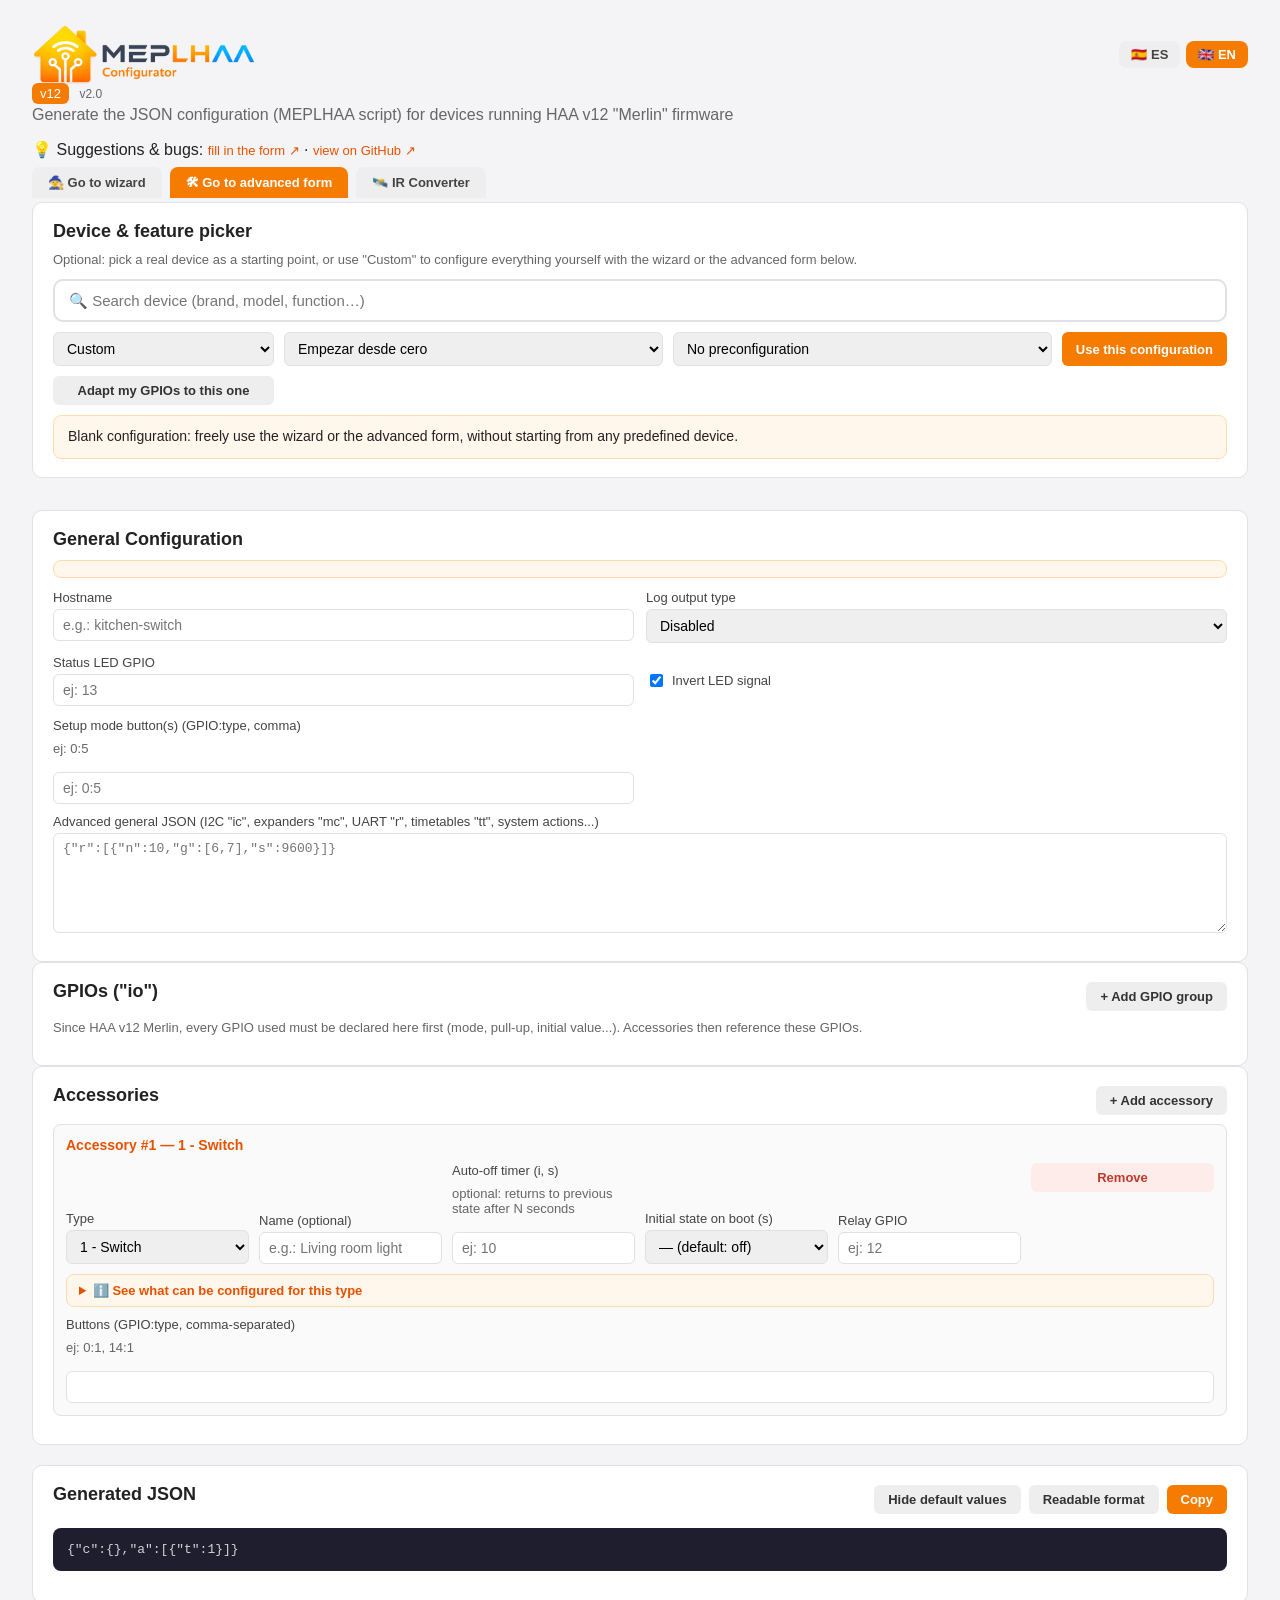
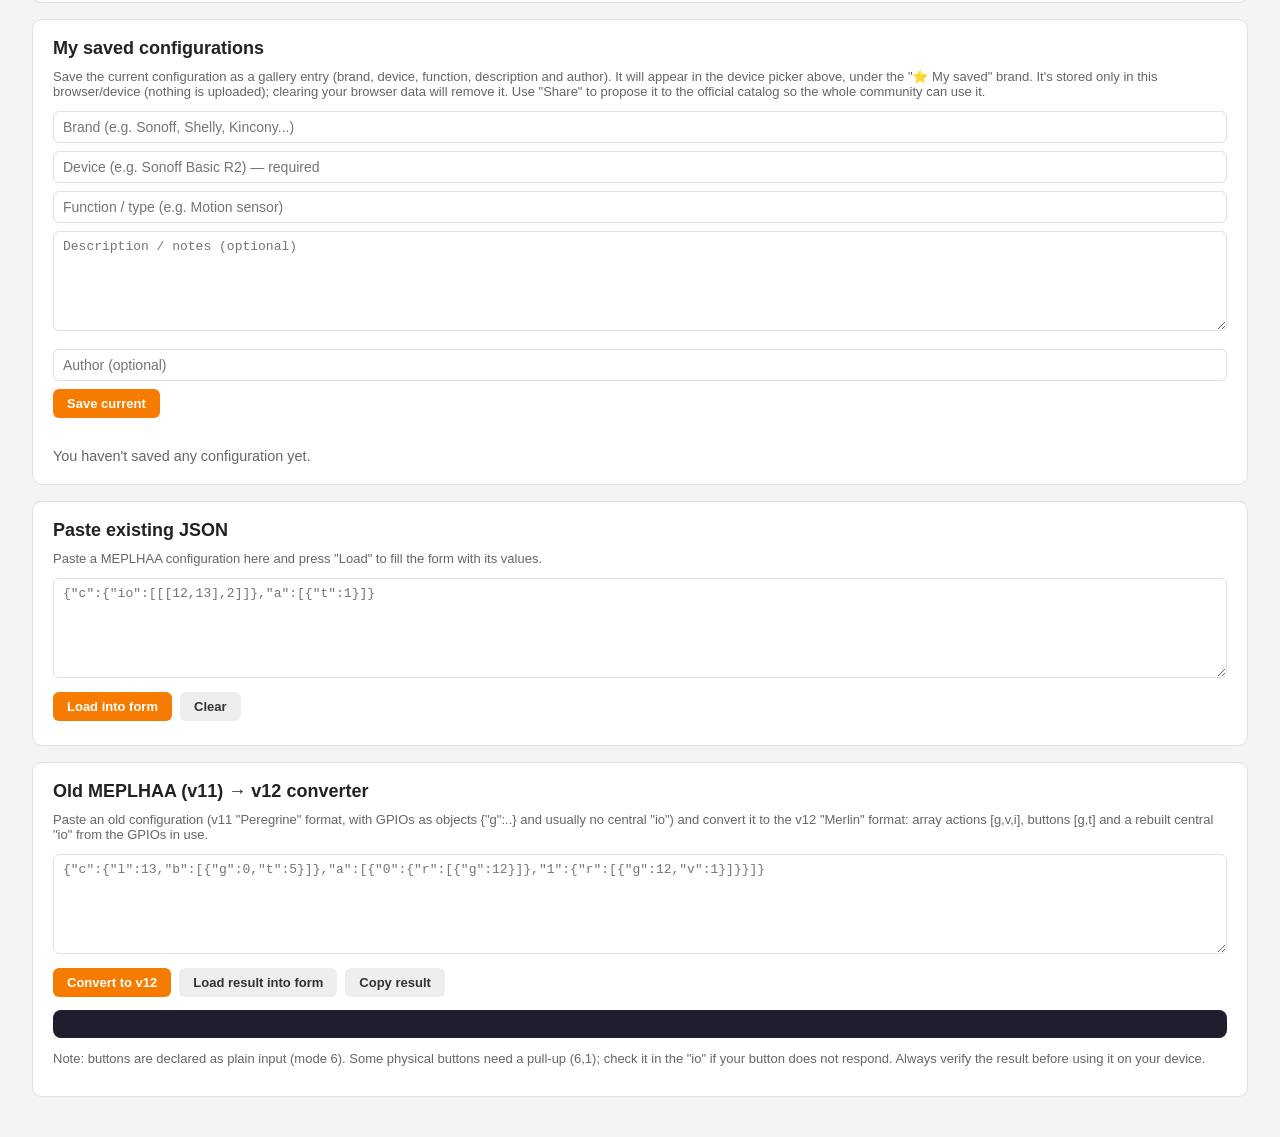
==== index.html @ 9578b861 "v2.0: adaptar GPIOs de un JSON pegado a otro dispositivo (remapeo revisable) Nuevo boton 'Adaptar mi" ====
<!DOCTYPE html>
<html lang="es">
<head>
<meta charset="UTF-8">
<meta name="viewport" content="width=device-width, initial-scale=1.0">
<!-- Anti-caché: fuerza al navegador a revalidar el index (los .js/.css se
     versionan con ?v=N). Evita quedarse con una versión antigua tras actualizar. -->
<meta http-equiv="Cache-Control" content="no-cache, no-store, must-revalidate">
<meta http-equiv="Pragma" content="no-cache">
<meta http-equiv="Expires" content="0">
<title>Configurador MEPLHAA</title>
<link rel="icon" type="image/svg+xml" href="favicon.svg?v=2">
<link rel="stylesheet" href="style.css?v=29">
</head>
<body>
<header>
  <div class="header-row">
    <div class="title-group">
      <img src="logo-meplhaa.png?v=1" alt="MEPLHAA Configurator" class="app-logo-full">
      <h1 data-i18n="appTitle" class="sr-only">Configurador MEPLHAA</h1>
    </div>
    <div class="lang-toggle">
      <button id="lang-es" class="lang-btn">🇪🇸 ES</button>
      <button id="lang-en" class="lang-btn">🇬🇧 EN</button>
    </div>
  </div>
  <span class="badge">v12</span>
  <span class="app-version-badge">v2.0</span>
  <p class="subtitle" data-i18n="appSubtitle">Genera la configuración JSON (script MEPLHAA) para dispositivos con firmware HAA v12 "Merlin"</p>
  <p class="github-link">💡 <span data-i18n="feedbackIntro">Sugerencias y errores:</span> <a href="https://docs.google.com/forms/d/e/1FAIpQLSfO5kJFTOnqMvyDNCk1mXBWeOM2BfvpMesBLq3p9S3YpGg-xA/viewform" target="_blank" rel="noopener"><span data-i18n="feedbackForm">rellenar formulario</span> ↗</a> · <a href="https://github.com/haaconfig/meplhaa-configurator" target="_blank" rel="noopener"><span data-i18n="feedbackGithub">ver en GitHub</span> ↗</a></p>
</header>

<div class="mode-toggle">
  <button id="mode-wizard" class="mode-btn" data-i18n="modeWizard">🧙 Ir al asistente</button>
  <button id="mode-advanced" class="mode-btn" data-i18n="modeAdvanced">🛠 Ir al formulario avanzado</button>
  <button id="mode-ir" class="mode-btn" data-i18n="modeIr">🛰️ Conversor IR</button>
</div>

<div class="device-picker card">
  <h2 data-i18n="devicePickerTitle">Selector de dispositivos y funciones</h2>
  <p class="hint" data-i18n="devicePickerHint">Elige el fabricante, el modelo y el ejemplo/función concreta, y pulsa "Usar esta configuración" para cargarla en el formulario.</p>
  <div class="device-search-wrap">
    <input type="text" id="device-search" autocomplete="off" data-i18n-placeholder="deviceSearchPlaceholder" placeholder="🔍 Buscar dispositivo (marca, modelo, función…)">
    <button type="button" id="device-search-clear" class="device-search-clear" aria-label="Limpiar" hidden>✕</button>
    <div id="device-search-results" class="device-search-results" hidden></div>
  </div>
  <div class="device-picker-row">
    <select id="device-category"></select>
    <select id="device-model"></select>
    <select id="device-example"></select>
    <button class="btn-primary" id="btn-use-device" data-i18n="useDeviceBtn">Usar esta configuración</button>
    <button class="btn-secondary" id="btn-adapt-device" data-i18n="adaptDeviceBtn" data-i18n-title="adaptDeviceHint" title="Tras pegar tu JSON: adapta los GPIOs de tu config a este dispositivo (sin reemplazarla).">Adaptar mis GPIOs a este</button>
  </div>
  <div id="device-description" class="device-description-box"></div>
</div>

<div class="card" id="device-gpio-card" style="display:none">
  <h2 data-i18n="deviceGpioTitle">📟 GPIOs de este dispositivo</h2>
  <div id="device-gpio-body"></div>
</div>

<div class="card" id="gpio-remap-card" style="display:none">
  <h2 data-i18n="gpioRemapTitle">🔀 Adaptar GPIOs al dispositivo</h2>
  <div id="gpio-remap-body"></div>
</div>

<main class="layout">
  <section class="panel form-panel">

    <div id="wizard-panel" class="card">
      <div class="wizard-progress" id="wizard-progress"></div>
      <div id="wizard-step-content"></div>
      <div class="wizard-nav" id="wizard-nav">
        <button id="wizard-back" class="btn-secondary" data-i18n="backBtn">Atrás</button>
        <button id="wizard-next" class="btn-primary" data-i18n="nextBtn">Siguiente</button>
      </div>
    </div>

    <div id="advanced-form">

    <div class="card">
      <h2 data-i18n="generalConfigTitle">Configuración General</h2>
      <div id="device-hint-box" class="device-hint-box"></div>
      <div class="grid2">
        <label data-i18n="hostnameLabel">Nombre de host (hostname)
          <input type="text" id="gen-hostname" data-i18n-placeholder="hostnamePlaceholder" placeholder="ej: cocina-interruptor">
        </label>
        <label data-i18n="logTypeLabel">Tipo de salida de log
          <select id="gen-log">
            <option value="0" data-i18n="logOff">Desactivado</option>
            <option value="1">UART0</option>
            <option value="2">UART1</option>
            <option value="3">UART2 (ESP32)</option>
            <option value="4">Network</option>
            <option value="5">UART0 + Network</option>
            <option value="6">UART1 + Network</option>
            <option value="7">UART2 + Network (ESP32)</option>
            <option value="8">Network + buffer</option>
            <option value="9">UART0 + Network + buffer</option>
            <option value="10">UART1 + Network + buffer</option>
            <option value="11">UART2 + Network + buffer (ESP32)</option>
          </select>
        </label>
        <label data-i18n="ledGpioLabel">GPIO del LED de estado
          <input type="number" id="gen-led-gpio" placeholder="ej: 13">
        </label>
        <label class="checkbox-label"><input type="checkbox" id="gen-led-invert" checked> <span data-i18n="ledInvertLabel">Invertir señal del LED</span></label>
        <label data-i18n="setupButtonsLabel">Botón(es) de modo configuración (GPIO:tipo, coma) <span class="hint">ej: 0:5</span>
          <input type="text" id="gen-setup-buttons" placeholder="ej: 0:5">
        </label>
      </div>
      <label style="margin-top:10px" data-i18n="rawExtraGeneralLabel">JSON avanzado general (I2C "ic", expansores "mc", UART "r", horarios "tt", acciones de sistema...)
        <textarea id="gen-raw-extra" placeholder='{"r":[{"n":10,"g":[6,7],"s":9600}]}'></textarea>
      </label>
    </div>

    <div class="card">
      <div class="card-header">
        <h2 data-i18n="ioTitle">GPIOs ("io")</h2>
        <button class="btn-secondary" id="btn-add-io" data-i18n="addIoBtn">+ Añadir grupo GPIO</button>
      </div>
      <p class="hint" data-i18n="ioHint">Desde HAA v12 Merlin, cada GPIO usado debe declararse aquí primero (modo, pull-up, valor inicial...). Los accesorios luego referencian estos GPIOs.</p>
      <div id="io-list"></div>
    </div>

    <div class="card">
      <div class="card-header">
        <h2 data-i18n="accessoriesTitle">Accesorios</h2>
        <button class="btn-secondary" id="btn-add-accessory" data-i18n="addAccessoryBtn">+ Añadir accesorio</button>
      </div>
      <div id="accessory-list"></div>
    </div>

    </div>

  </section>

  <section class="panel json-panel">
    <div class="card">
      <div class="card-header">
        <h2 data-i18n="jsonOutputTitle">JSON generado</h2>
        <div class="btn-row">
          <button class="btn-secondary" id="btn-simplify" data-i18n="hideDefaultsBtn">Ocultar valores por defecto</button>
          <button class="btn-secondary" id="btn-oneline" data-i18n="oneLineBtn">Una sola línea</button>
          <button class="btn-primary" id="btn-copy" data-i18n="copyBtn">Copiar</button>
        </div>
      </div>
      <pre id="json-output" class="json-output"></pre>
      <div id="warnings" class="warnings"></div>
    </div>

    <div class="card">
      <h2 data-i18n="savedTitle">Mis configuraciones guardadas</h2>
      <p class="hint" data-i18n="savedHint">Guarda la configuración actual con un nombre en este navegador y recupérala cuando quieras. Se guarda solo en tu dispositivo (no se sube a ningún sitio); si borras los datos del navegador, se pierde.</p>
      <div class="saved-form">
        <input type="text" id="saved-marca" list="saved-marca-list" data-i18n-placeholder="savedMarcaPlaceholder" placeholder="Marca (ej: Sonoff, Shelly, Kincony...)" />
        <datalist id="saved-marca-list"></datalist>
        <input type="text" id="saved-dispositivo" list="saved-dispositivo-list" data-i18n-placeholder="savedDispositivoPlaceholder" placeholder="Dispositivo (ej: Sonoff Basic R2)" />
        <datalist id="saved-dispositivo-list"></datalist>
        <input type="text" id="saved-funcion" data-i18n-placeholder="savedFuncionPlaceholder" placeholder="Función / tipo (ej: Sensor de movimiento)" />
        <textarea id="saved-descripcion" rows="2" data-i18n-placeholder="savedDescripcionPlaceholder" placeholder="Descripción (opcional)"></textarea>
        <input type="text" id="saved-autor" data-i18n-placeholder="savedAutorPlaceholder" placeholder="Autor (opcional)" />
        <button class="btn-primary" id="btn-save-config" data-i18n="savedSaveBtn">Guardar la actual</button>
      </div>
      <div id="saved-pending-note" class="saved-pending-note hidden"></div>
      <div id="saved-status"></div>
      <ul id="saved-list" class="saved-list"></ul>
    </div>

    <div class="card adv-only">
      <h2 data-i18n="pasteJsonTitle">Pegar JSON existente</h2>
      <p class="hint" data-i18n="pasteJsonHint">Pega aquí una configuración MEPLHAA y pulsa "Cargar" para rellenar el formulario con sus valores.</p>
      <textarea id="json-input" placeholder='{"c":{"io":[[[12,13],2]]},"a":[{"t":1}]}'></textarea>
      <div class="json-input-actions">
        <button class="btn-primary" id="btn-load-json" data-i18n="loadJsonBtn">Cargar en el formulario</button>
        <button class="btn-secondary" id="btn-clear-json" data-i18n="loadJsonClearBtn">Limpiar</button>
      </div>
      <div id="load-status"></div>
      <div id="json-repair-box" class="json-repair-box hidden"></div>
    </div>

    <div class="card adv-only">
      <h2 data-i18n="convertTitle">Convertidor de MEPLHAA antigua (v11) → v12</h2>
      <p class="hint" data-i18n="convertHint">Pega una configuración antigua (formato v11 "Peregrine", con GPIOs como objetos {"g":..} y sin "io" central) y conviértela al formato v12 "Merlin" (acciones en array + "io" reconstruido).</p>
      <textarea id="convert-input" placeholder='{"c":{"l":13,"b":[{"g":0,"t":5}]},"a":[{"0":{"r":[{"g":12}]},"1":{"r":[{"g":12,"v":1}]}}]}'></textarea>
      <div class="btn-row">
        <button class="btn-primary" id="btn-convert" data-i18n="convertBtn">Convertir a v12</button>
        <button class="btn-secondary" id="btn-convert-load" data-i18n="convertLoadBtn">Cargar resultado en el formulario</button>
        <button class="btn-secondary" id="btn-convert-copy" data-i18n="convertCopyBtn">Copiar resultado</button>
      </div>
      <div id="convert-status"></div>
      <pre id="convert-output" class="json-output"></pre>
      <p class="hint" data-i18n="convertNote">Nota: los botones se declaran como entrada simple (modo 6). Algunos botones físicos necesitan pull-up (6,1); revísalo en el "io" si tu botón no responde. Verifica siempre el resultado antes de usarlo en tu dispositivo.</p>
    </div>
  </section>
</main>

<section id="ir-panel" class="hidden">
  <p class="hint" data-i18n="irPanelHint" style="margin:0 0 8px">Convierte una captura IR (timings en crudo o Pronto hex) en el protocolo y comando de HAA, para pegarlos en un accesorio por infrarrojos. Herramienta oficial de RavenSystem/GarzaCon (Apache 2.0), integrada sin modificar.</p>
  <iframe id="ir-frame" data-src="ir/index.html" title="HAA IR Toolkit" loading="lazy"></iframe>
</section>

<script src="blakref.js?v=7"></script>
<script src="devices.js?v=52"></script>
<script src="typeInfo.js?v=8"></script>
<script src="i18n.js?v=25"></script>
<script src="app.js?v=59"></script>
<script data-goatcounter="https://meplhaa.goatcounter.com/count" async src="//gc.zgo.at/count.js"></script>
</body>
</html>
---- style.css ----
:root {
  --purple: #f57c00;
  --purple-dark: #e65100;
  --bg: #f4f4f6;
  --card-bg: #ffffff;
  --border: #e0e0e6;
  --text: #222;
  --hint: #666;
  --danger: #c0392b;
  --danger-bg: #fdecea;
}

* { box-sizing: border-box; }

body {
  margin: 0;
  font-family: -apple-system, "Segoe UI", Roboto, Arial, sans-serif;
  background: var(--bg);
  color: var(--text);
}

header {
  padding: 24px 32px 8px;
}

header h1 {
  margin: 0;
  font-size: 28px;
}

.header-row {
  display: flex;
  justify-content: space-between;
  align-items: center;
  gap: 12px;
}

.lang-toggle {
  display: flex;
  gap: 6px;
}

.lang-btn {
  background: #eee;
  color: #444;
  padding: 6px 12px;
  border-radius: 8px;
  font-size: 13px;
}

.lang-btn.active {
  background: var(--purple);
  color: white;
}

.badge {
  font-size: 13px;
  background: var(--purple);
  color: white;
  padding: 3px 8px;
  border-radius: 6px;
  vertical-align: middle;
}

.app-version-badge {
  font-size: 12px;
  color: var(--hint);
  margin-left: 6px;
  vertical-align: middle;
}

.github-link {
  margin: 6px 0 0;
}

.github-link a {
  font-size: 13px;
  color: var(--purple-dark);
  text-decoration: none;
}

.github-link a:hover {
  text-decoration: underline;
}

.subtitle {
  color: var(--hint);
  margin-top: 4px;
}

.layout {
  display: grid;
  grid-template-columns: 1fr;
  gap: 20px;
  padding: 16px 32px 40px;
  align-items: start;
}

.panel { display: flex; flex-direction: column; gap: 16px; }

.card {
  background: var(--card-bg);
  border: 1px solid var(--border);
  border-radius: 10px;
  padding: 18px 20px;
}

.device-description-box {
  margin-top: 10px;
}

.device-description-box:empty { margin-top: 0; }

.device-description-box p {
  color: var(--text);
  font-size: 14px;
  line-height: 1.55;
  margin: 0 0 10px;
  background: #fff6ec;
  border: 1px solid #ffdcae;
  border-radius: 8px;
  padding: 10px 14px;
}

.device-description-box p:last-child { margin-bottom: 0; }

.card h2 {
  margin: 0 0 10px;
  font-size: 18px;
}

.card-header {
  display: flex;
  justify-content: space-between;
  align-items: center;
  margin-bottom: 8px;
}

.hint {
  color: var(--hint);
  font-size: 13px;
  margin: 4px 0 12px;
}

.grid2 {
  display: grid;
  grid-template-columns: 1fr 1fr;
  gap: 12px;
}

label {
  display: flex;
  flex-direction: column;
  font-size: 13px;
  gap: 4px;
  color: #444;
}

.checkbox-label {
  flex-direction: row;
  align-items: center;
  gap: 6px;
}

input[type=text], input[type=number], select, textarea {
  padding: 7px 9px;
  border: 1px solid var(--border);
  border-radius: 6px;
  font-size: 14px;
  font-family: inherit;
}

textarea {
  width: 100%;
  min-height: 100px;
  margin-bottom: 10px;
  font-family: "Consolas", monospace;
  font-size: 13px;
}

button {
  cursor: pointer;
  border: none;
  border-radius: 6px;
  padding: 7px 14px;
  font-size: 13px;
  font-weight: 600;
}

.btn-primary {
  background: var(--purple);
  color: white;
}
.btn-primary:hover { background: var(--purple-dark); }

.btn-secondary {
  background: #eee;
  color: #333;
}
.btn-secondary:hover { background: #ddd; }

.btn-row { display: flex; gap: 8px; }

.io-group, .accessory-item {
  border: 1px solid var(--border);
  border-radius: 8px;
  padding: 12px;
  margin-bottom: 10px;
  background: #fafafa;
}

.accessory-heading {
  margin: 0 0 10px;
  font-size: 14px;
  font-weight: 700;
  color: var(--purple-dark);
}

.io-group-row, .accessory-row {
  display: grid;
  grid-template-columns: repeat(auto-fit, minmax(120px, 1fr));
  gap: 10px;
  align-items: end;
}

.io-role-tag {
  display: inline-block;
  background: #b23c00; /* naranja oscuro: contraste AA con texto blanco (~5:1) */
  color: #fff;
  font-size: 11px;
  font-weight: 700;
  padding: 1px 7px;
  border-radius: 10px;
  vertical-align: middle;
  margin-left: 4px;
}

.remove-btn {
  background: var(--danger-bg);
  color: var(--danger);
  align-self: start;
}

.json-output {
  background: #1e1e2e;
  color: #d4d4d4;
  padding: 14px;
  border-radius: 8px;
  font-size: 13px;
  max-height: 420px;
  overflow: auto;
  white-space: pre-wrap;
  word-break: break-word;
}

.warnings {
  margin-top: 10px;
}

.warning-item {
  background: #fff8e1;
  color: #8a6d00;
  border: 1px solid #ffe082;
  border-radius: 6px;
  padding: 6px 10px;
  font-size: 13px;
  margin-bottom: 6px;
}

.json-input-actions {
  display: flex;
  gap: 8px;
  flex-wrap: wrap;
  align-items: center;
}

#load-status {
  font-size: 13px;
  margin-top: 6px;
  overflow-wrap: anywhere;
}

#load-status.ok { color: #2e7d32; }
#load-status.error { color: var(--danger); }
#load-status.error { font-family: ui-monospace, "Cascadia Code", Consolas, monospace; }
#load-status.warn { color: #9a6700; font-weight: 600; }

.json-repair-box {
  margin-top: 10px;
  background: #fff6ec;
  border: 1px solid #ffdcae;
  border-radius: 8px;
  padding: 10px 12px;
}

.json-repair-box.hidden { display: none; }

.json-repair-box pre {
  max-height: 220px;
  overflow: auto;
  font-size: 12px;
}

.mode-toggle {
  display: flex;
  gap: 8px;
  padding: 0 32px;
  margin-bottom: 4px;
}

.mode-btn {
  background: #eee;
  color: #444;
  padding: 8px 16px;
  border-radius: 8px 8px 0 0;
}

.mode-btn.active {
  background: var(--purple);
  color: white;
}

#wizard-panel.hidden, #advanced-form.hidden {
  display: none;
}

/* Utilidad genérica para ocultar (modo IR, etc.) */
.hidden { display: none !important; }

/* Conversor IR (tercer modo): iframe con la herramienta oficial aislada */
#ir-panel {
  margin: 0 32px 16px;
}
#ir-panel iframe {
  width: 100%;
  height: 82vh;
  border: 1px solid var(--border);
  border-radius: 10px;
  background: #fff;
}
@media (max-width: 720px) {
  #ir-panel { margin: 0 12px 14px; }
  #ir-panel iframe { height: 88vh; }
}

.wizard-progress {
  font-size: 13px;
  color: var(--hint);
  margin-bottom: 14px;
  font-weight: 600;
}

#wizard-step-content h3 {
  margin-top: 0;
}

#wizard-step-content label {
  margin-bottom: 12px;
}

.wizard-nav {
  display: flex;
  justify-content: space-between;
  margin-top: 18px;
}

.choice-cards {
  display: flex;
  gap: 10px;
  flex-wrap: wrap;
  margin-bottom: 10px;
}

.choice-card {
  background: #f0f0f4;
  border: 2px solid var(--border);
  border-radius: 10px;
  padding: 16px 20px;
  font-size: 14px;
  font-weight: 600;
  color: #333;
  flex: 1;
  min-width: 140px;
}

.choice-card:hover { border-color: var(--purple); }

.choice-card.selected {
  border-color: var(--purple);
  background: #ece5fa;
  color: var(--purple-dark);
}

.wizard-summary-box {
  background: #f0f0f4;
  border-radius: 8px;
  padding: 12px 14px;
  font-size: 14px;
  margin: 10px 0;
}

.wizard-actions {
  display: flex;
  gap: 10px;
  margin-top: 16px;
  flex-wrap: wrap;
}

.device-picker {
  margin: 0 32px 16px;
}

.device-picker-row {
  display: grid;
  grid-template-columns: 0.7fr 1.2fr 1.2fr auto;
  gap: 10px;
  margin: 10px 0;
  align-items: stretch;
}

.device-picker-row select,
.device-picker-row button {
  width: 100%;
  min-width: 0;
}

@media (max-width: 720px) {
  .device-picker-row {
    grid-template-columns: 1fr;
  }
}

/* Buscador de dispositivos */
.device-search-wrap {
  position: relative;
  margin: 10px 0 4px;
}
#device-search {
  width: 100%;
  padding: 11px 38px 11px 14px;
  border: 2px solid var(--border);
  border-radius: 10px;
  font-size: 15px;
  background: var(--card-bg);
  color: var(--text);
}
#device-search:focus {
  outline: none;
  border-color: var(--purple);
}
.device-search-clear {
  position: absolute;
  right: 8px;
  top: 50%;
  transform: translateY(-50%);
  border: none;
  background: transparent;
  color: var(--hint);
  font-size: 16px;
  cursor: pointer;
  padding: 4px 8px;
  line-height: 1;
}
.device-search-clear:hover { color: var(--danger); }
.device-search-results {
  position: absolute;
  z-index: 30;
  left: 0;
  right: 0;
  top: calc(100% + 4px);
  max-height: 340px;
  overflow-y: auto;
  background: var(--card-bg);
  border: 1px solid var(--border);
  border-radius: 10px;
  box-shadow: 0 8px 24px rgba(0, 0, 0, 0.14);
}
.dsr-item {
  display: flex;
  align-items: baseline;
  gap: 8px;
  padding: 9px 12px;
  cursor: pointer;
  border-bottom: 1px solid var(--border);
  font-size: 14px;
}
.dsr-item:last-child { border-bottom: none; }
.dsr-item:hover,
.dsr-item.active { background: #fff3e6; }
.dsr-cat {
  flex: 0 0 auto;
  font-size: 11px;
  font-weight: 600;
  color: var(--purple-dark);
  background: #fff3e6;
  border: 1px solid #ffd7ab;
  border-radius: 999px;
  padding: 1px 8px;
}
.dsr-text { color: var(--text); }
.dsr-text b { color: var(--text); }
.dsr-ex { color: var(--hint); }
.dsr-empty,
.dsr-more {
  padding: 10px 12px;
  color: var(--hint);
  font-size: 13px;
}
.dsr-more { border-top: 1px solid var(--border); }

.type-info {
  margin-top: 10px;
  background: #fff6ec;
  border: 1px solid #ffdcae;
  border-radius: 8px;
  padding: 8px 12px;
}

.split-es-box {
  margin-top: 10px;
  background: #fff8e1;
  border: 1px solid #ffe082;
  border-radius: 8px;
  padding: 10px 12px;
}

.split-es-box p {
  margin: 0 0 8px;
}

.type-info summary {
  cursor: pointer;
  font-size: 13px;
  font-weight: 600;
  color: var(--purple-dark);
}

.type-info-table {
  width: 100%;
  border-collapse: collapse;
  margin-top: 8px;
  font-size: 13px;
}

.type-info-table th, .type-info-table td {
  text-align: left;
  padding: 5px 8px;
  border-bottom: 1px solid #e6e0f2;
  vertical-align: top;
}

.type-info-table code {
  background: #eee6fb;
  padding: 1px 5px;
  border-radius: 4px;
  font-size: 12px;
}

.device-hint-box {
  background: #fff6ec;
  border: 1px solid #ffdcae;
  border-radius: 8px;
  padding: 8px 12px;
  margin-bottom: 12px;
}

.device-hint-box .hint { margin: 0; }

.device-hint-box a { color: var(--purple-dark); }

.device-hint-ask-row {
  display: flex;
  gap: 8px;
  flex-wrap: wrap;
  margin-top: 6px;
}

.device-hint-ask-row select { min-width: 140px; }

/* --- Mis configuraciones guardadas (localStorage) --- */
.saved-form { display: flex; flex-direction: column; gap: 8px; margin-bottom: 4px; }
.saved-form input, .saved-form textarea { width: 100%; }
.saved-form button { align-self: flex-start; }
#saved-status { min-height: 1.1em; font-size: 0.9rem; margin: 2px 0 8px; }
#saved-status.ok { color: #2e7d32; }
#saved-status.error { color: var(--danger); }
.saved-list { list-style: none; margin: 0; padding: 0; display: flex; flex-direction: column; gap: 6px; }
.saved-item { display: flex; align-items: center; justify-content: space-between; gap: 10px; padding: 8px 12px; border: 1px solid var(--border); border-radius: 8px; flex-wrap: wrap; }
.saved-item-info { display: flex; flex-direction: column; min-width: 0; flex: 1 1 160px; }
.saved-item-name { font-weight: 600; min-width: 0; overflow: hidden; text-overflow: ellipsis; white-space: nowrap; }
.saved-item-sub { font-size: 0.8rem; color: var(--hint); overflow: hidden; text-overflow: ellipsis; white-space: nowrap; }
.saved-item-actions { display: flex; gap: 6px; flex: none; }
.saved-item-actions button { padding: 4px 10px; font-size: 0.85rem; }
.saved-empty { color: var(--hint); font-size: 0.9rem; padding: 2px 0; list-style: none; }

/* --- Optimización para móvil (la mayoría de visitas son desde iPhone) --- */
@media (max-width: 560px) {
  header { padding: 16px 14px 6px; }
  header h1 { font-size: 22px; }
  .subtitle { font-size: 13px; }

  .layout { padding: 12px 12px 32px; gap: 14px; }
  .mode-toggle { padding: 0 12px; }
  .device-picker { margin: 0 12px 14px; }
  .card { padding: 14px 12px; }

  /* Apilar rejillas de dos columnas y permitir que los campos encojan */
  .grid2 { grid-template-columns: 1fr; }
  .device-picker-row { grid-template-columns: 1fr; }
  .choice-card { min-width: 0; flex-basis: 100%; }
  .device-hint-ask-row select { min-width: 0; flex: 1 1 100%; }
  .device-hint-ask-row .btn-secondary { flex: 1 1 100%; }

  /* Que ningún campo o tabla fuerce scroll lateral */
  input, select, textarea { max-width: 100%; }
  .type-info { overflow-x: auto; }

  /* Red de seguridad: nunca scroll horizontal en el cuerpo */
  html, body { overflow-x: hidden; }
}

/* Guardar: aviso de dispositivo pendiente de validar */
.saved-pending-note { margin: 4px 0 2px; }
.saved-pending-badge {
  display: inline-block;
  margin-left: 8px;
  padding: 1px 7px;
  font-size: 0.75em;
  border-radius: 10px;
  background: #fff3cd;
  color: #8a6d00;
  border: 1px solid #ffe08a;
  white-space: nowrap;
}

/* Asistente: resumen de GPIOs del dispositivo cargado */
.wiz-gpio-summary {
  background: #eef4ff;
  border: 1px solid #cfe0ff;
  border-radius: 8px;
  padding: 8px 12px;
  margin: 6px 0 12px;
}
.wiz-gpio-summary p.hint { margin: 0 0 4px; font-weight: 600; color: #1f4e78; }
.wiz-gpio-summary ul { margin: 0; padding-left: 18px; }
.wiz-gpio-summary li { margin: 2px 0; }
.wiz-gpio-summary code { background: rgba(0,0,0,0.06); padding: 1px 5px; border-radius: 4px; }

/* Logo de la cabecera */
.title-group { display: flex; align-items: center; gap: 10px; }
.app-logo-full { height: 60px; width: auto; max-width: 100%; display: block; }
@media (max-width: 560px) { .app-logo-full { height: 44px; } }
.sr-only { position: absolute; width: 1px; height: 1px; padding: 0; margin: -1px; overflow: hidden; clip: rect(0,0,0,0); white-space: nowrap; border: 0; }

/* Panel de GPIOs del dispositivo (lado derecho) */
.gpio-table { width: 100%; border-collapse: collapse; font-size: 0.9em; }
.gpio-table th, .gpio-table td { padding: 5px 10px; border-bottom: 1px solid var(--border); text-align: left; }
.gpio-table th { color: var(--hint); font-weight: 600; font-size: 0.85em; text-transform: uppercase; letter-spacing: .3px; }
.gpio-table td:first-child { font-family: ui-monospace, Consolas, monospace; color: #444; white-space: nowrap; }
.gpio-table tr:last-child td { border-bottom: 0; }
#device-gpio-card h2 { margin-top: 0; }
#gpio-remap-card h2 { margin-top: 0; }
.remap-table td:nth-child(3) { color: var(--accent, #e8730c); font-weight: 700; text-align: center; width: 1.5em; }
.remap-table td:nth-child(4) { font-family: ui-monospace, Consolas, monospace; white-space: nowrap; }
.remap-nochange { opacity: 0.5; }
.remap-warn { margin-top: 12px; padding: 10px 12px; border-radius: 8px; background: rgba(220, 140, 0, 0.10); border: 1px solid rgba(220, 140, 0, 0.35); font-size: 0.9em; }
.remap-warn ul { margin: 6px 0 0; padding-left: 20px; }
.remap-warn li { margin: 2px 0; }
.device-gpio-layout { display: flex; gap: 20px; align-items: flex-start; flex-wrap: wrap; }
.device-gpio-layout .gpio-table-wrap { flex: 1 1 320px; min-width: 0; }
.device-gpio-layout .device-photo-wrap { flex: 0 0 auto; margin: 0; }
.device-photo-wrap { text-align: center; margin: 0 0 12px; }
.device-photo {
  max-width: 100%;
  max-height: 200px;
  border-radius: 8px;
  background: #fff;
  padding: 6px;
  border: 1px solid var(--border);
}
.device-photo-credit { margin-top: 8px; text-align: right; font-size: 0.85em; }
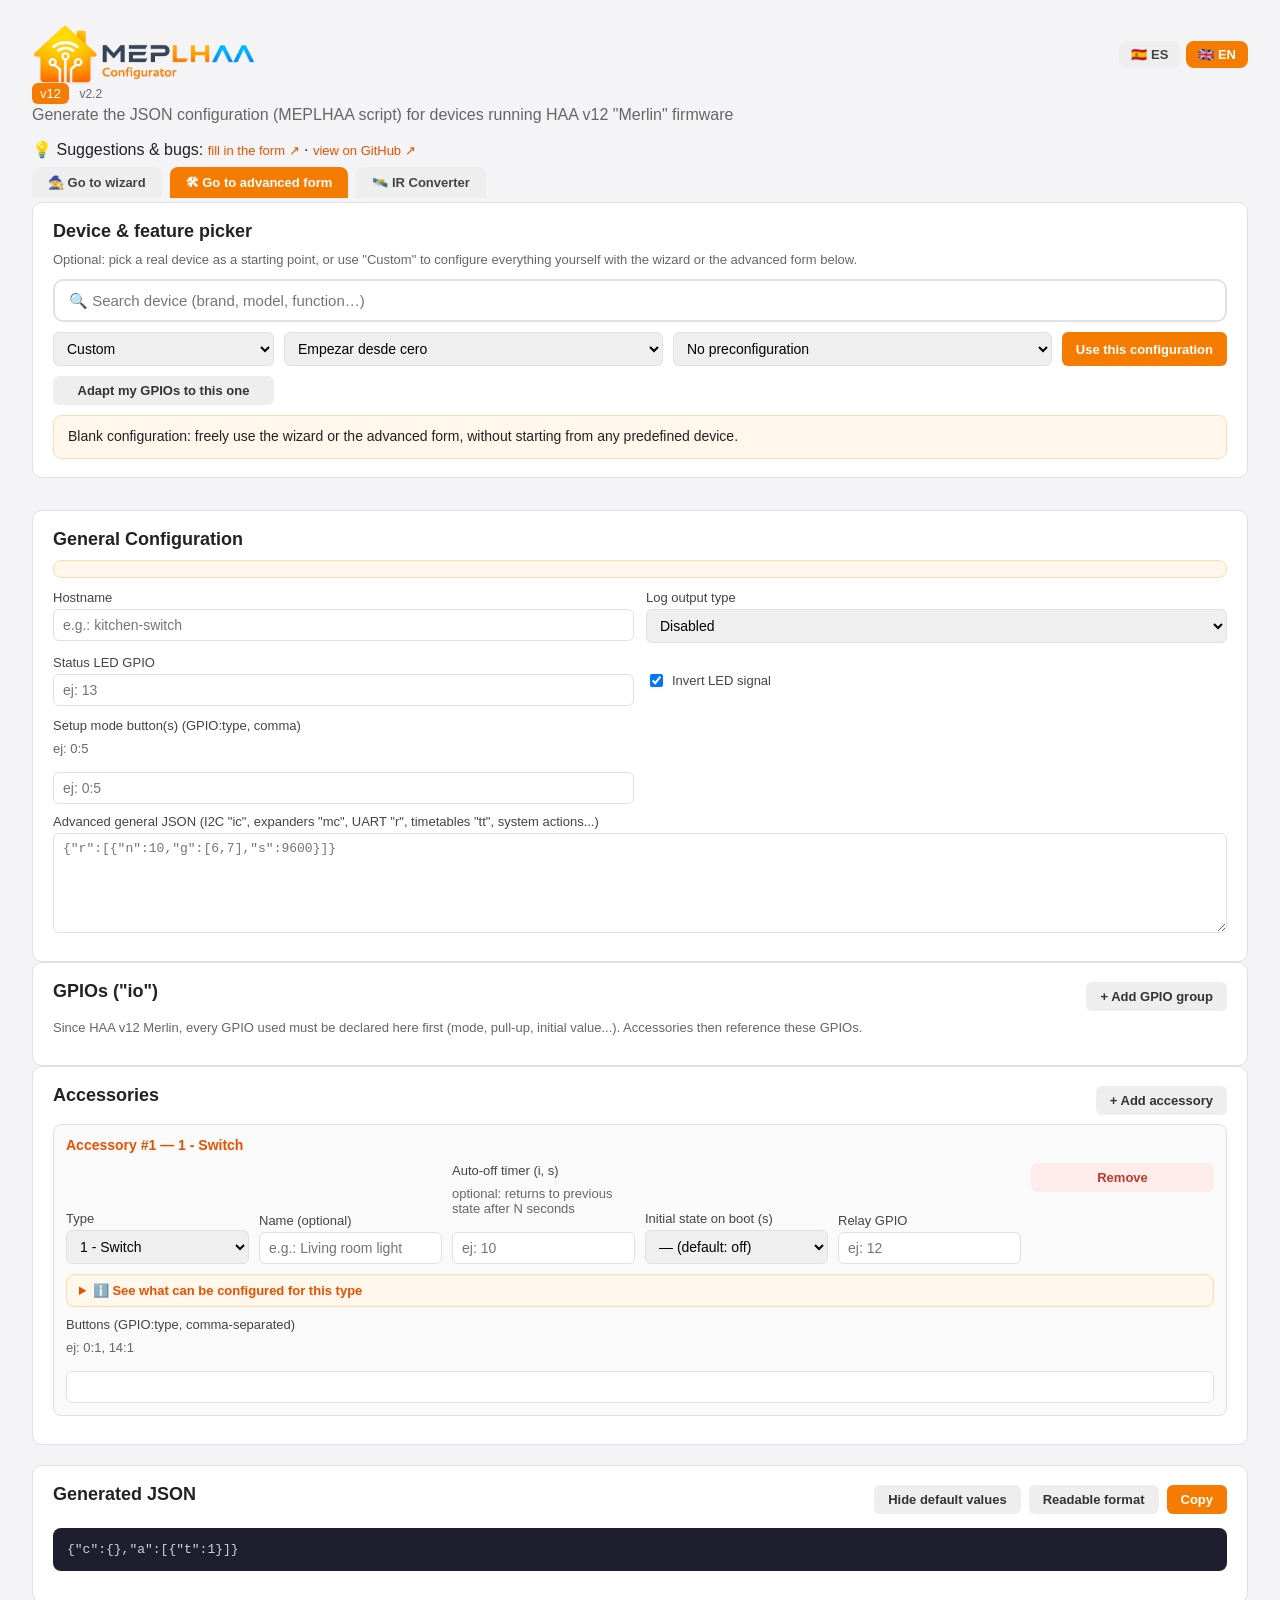
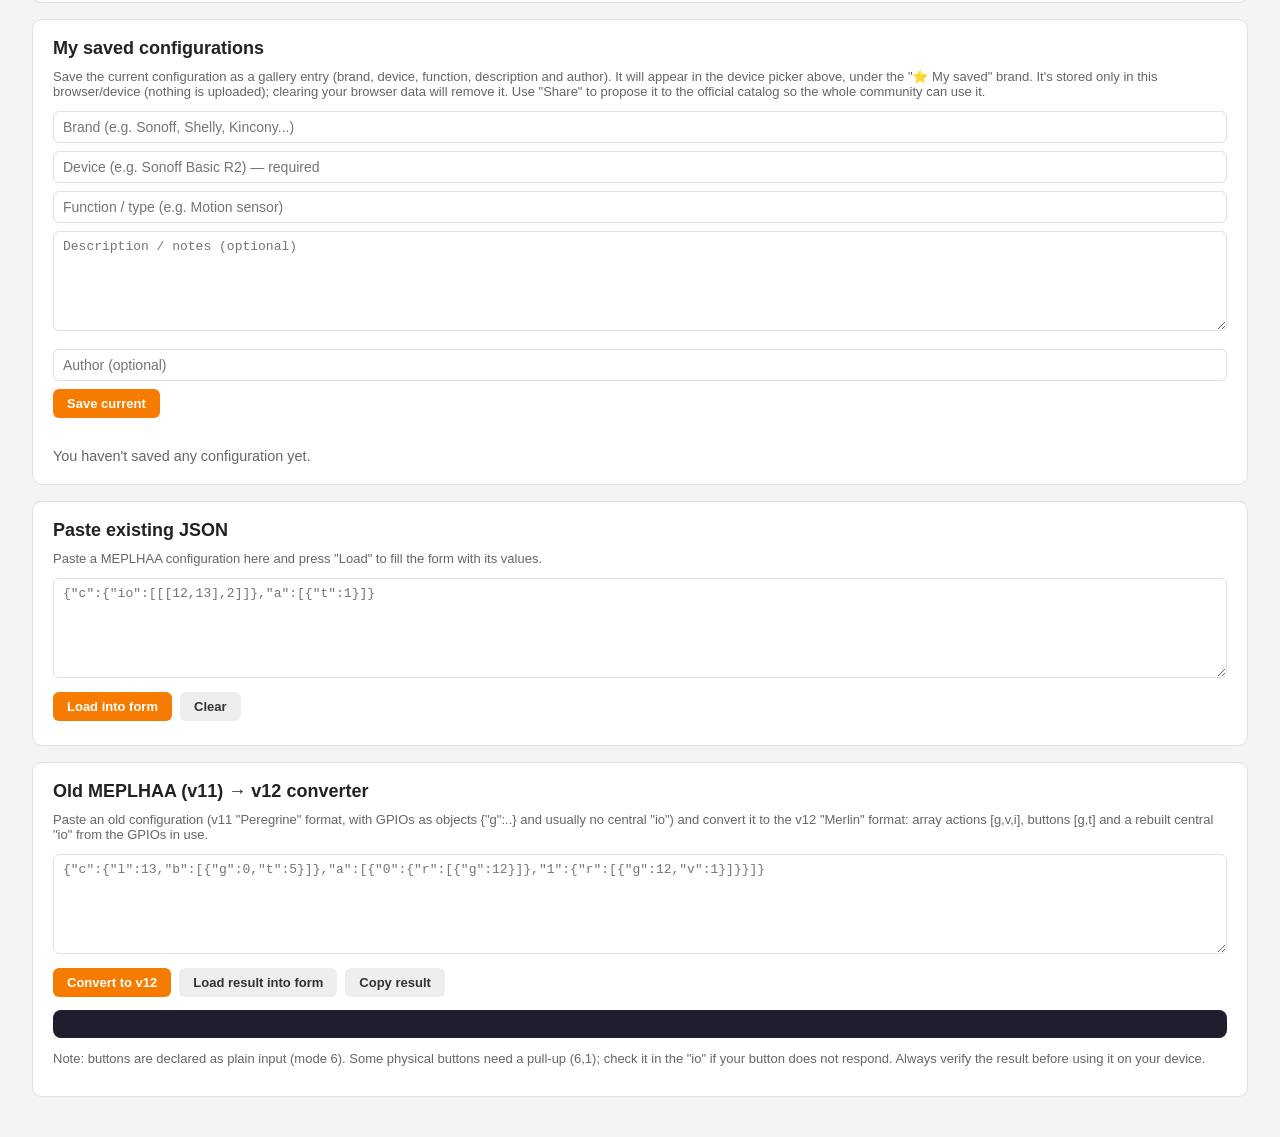
==== commit d4ecb96d: "v2.2: fiabilidad (round-trip 519/519 sin corromper) + seguridad (XSS) + mas tipos de sensor Auditado" ====
--- a/index.html
+++ b/index.html
@@ -25,7 +25,7 @@
     </div>
   </div>
   <span class="badge">v12</span>
-  <span class="app-version-badge">v2.0</span>
+  <span class="app-version-badge">v2.2</span>
   <p class="subtitle" data-i18n="appSubtitle">Genera la configuración JSON (script MEPLHAA) para dispositivos con firmware HAA v12 "Merlin"</p>
   <p class="github-link">💡 <span data-i18n="feedbackIntro">Sugerencias y errores:</span> <a href="https://docs.google.com/forms/d/e/1FAIpQLSfO5kJFTOnqMvyDNCk1mXBWeOM2BfvpMesBLq3p9S3YpGg-xA/viewform" target="_blank" rel="noopener"><span data-i18n="feedbackForm">rellenar formulario</span> ↗</a> · <a href="https://github.com/haaconfig/meplhaa-configurator" target="_blank" rel="noopener"><span data-i18n="feedbackGithub">ver en GitHub</span> ↗</a></p>
 </header>
@@ -204,7 +204,7 @@
 <script src="devices.js?v=52"></script>
 <script src="typeInfo.js?v=8"></script>
 <script src="i18n.js?v=25"></script>
-<script src="app.js?v=59"></script>
+<script src="app.js?v=63"></script>
 <script data-goatcounter="https://meplhaa.goatcounter.com/count" async src="//gc.zgo.at/count.js"></script>
 </body>
 </html>
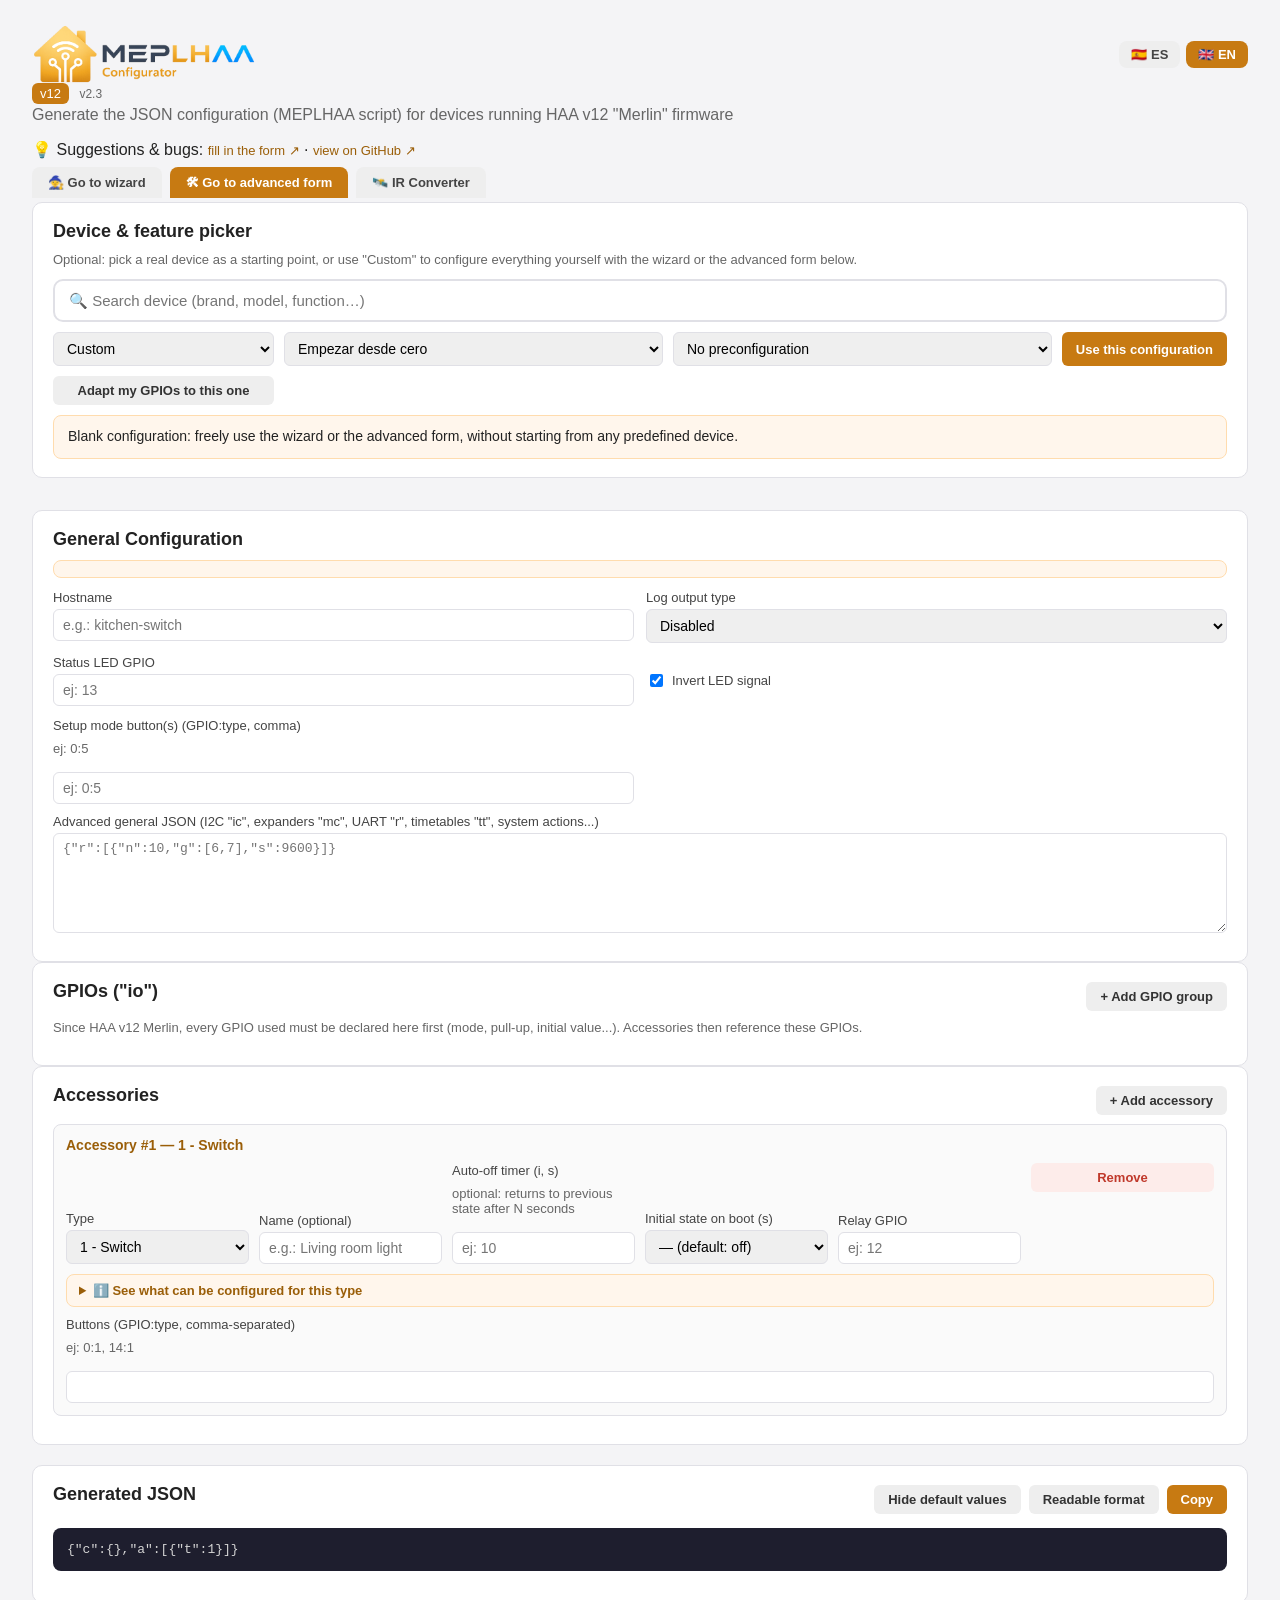
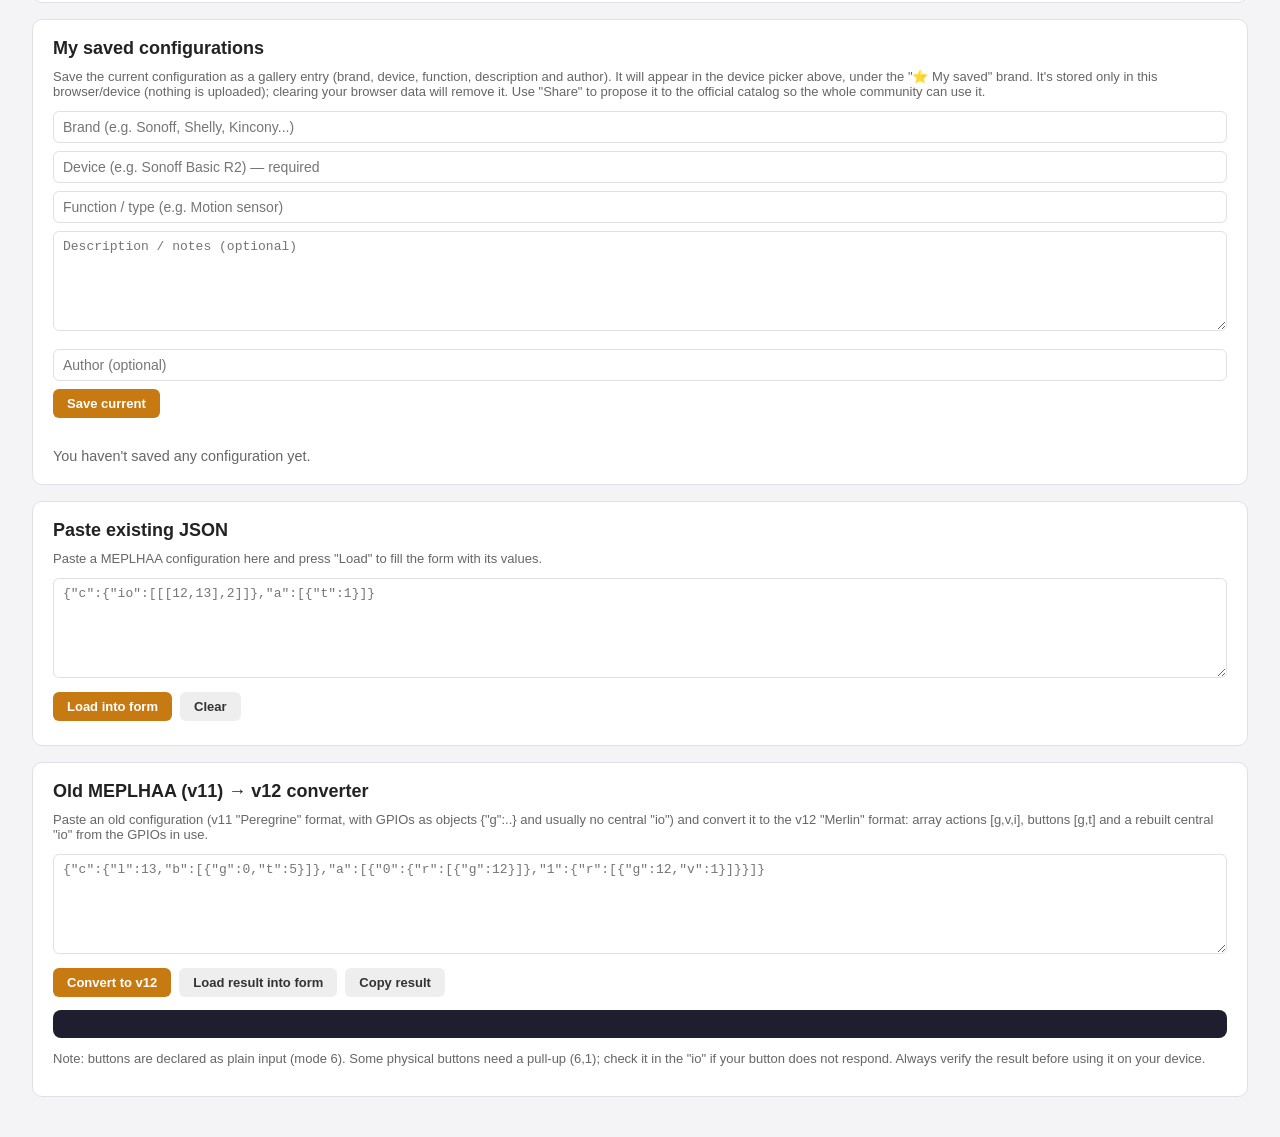
==== commit 4ccac8b7: "v2.3: imagen de marca dorada (iOS 27) + traduccion del catalogo al ingles Marca: - Paleta naranja ->" ====
--- a/index.html
+++ b/index.html
@@ -9,14 +9,14 @@
 <meta http-equiv="Pragma" content="no-cache">
 <meta http-equiv="Expires" content="0">
 <title>Configurador MEPLHAA</title>
-<link rel="icon" type="image/svg+xml" href="favicon.svg?v=2">
-<link rel="stylesheet" href="style.css?v=29">
+<link rel="icon" type="image/svg+xml" href="favicon.svg?v=3">
+<link rel="stylesheet" href="style.css?v=30">
 </head>
 <body>
 <header>
   <div class="header-row">
     <div class="title-group">
-      <img src="logo-meplhaa.png?v=1" alt="MEPLHAA Configurator" class="app-logo-full">
+      <img src="logo-meplhaa-gold.png?v=1" alt="MEPLHAA Configurator" class="app-logo-full">
       <h1 data-i18n="appTitle" class="sr-only">Configurador MEPLHAA</h1>
     </div>
     <div class="lang-toggle">
@@ -25,7 +25,7 @@
     </div>
   </div>
   <span class="badge">v12</span>
-  <span class="app-version-badge">v2.2</span>
+  <span class="app-version-badge">v2.3</span>
   <p class="subtitle" data-i18n="appSubtitle">Genera la configuración JSON (script MEPLHAA) para dispositivos con firmware HAA v12 "Merlin"</p>
   <p class="github-link">💡 <span data-i18n="feedbackIntro">Sugerencias y errores:</span> <a href="https://docs.google.com/forms/d/e/1FAIpQLSfO5kJFTOnqMvyDNCk1mXBWeOM2BfvpMesBLq3p9S3YpGg-xA/viewform" target="_blank" rel="noopener"><span data-i18n="feedbackForm">rellenar formulario</span> ↗</a> · <a href="https://github.com/haaconfig/meplhaa-configurator" target="_blank" rel="noopener"><span data-i18n="feedbackGithub">ver en GitHub</span> ↗</a></p>
 </header>
@@ -201,7 +201,7 @@
 </section>
 
 <script src="blakref.js?v=7"></script>
-<script src="devices.js?v=52"></script>
+<script src="devices.js?v=53"></script>
 <script src="typeInfo.js?v=8"></script>
 <script src="i18n.js?v=25"></script>
 <script src="app.js?v=63"></script>
--- a/style.css
+++ b/style.css
@@ -1,6 +1,7 @@
 :root {
-  --purple: #f57c00;
-  --purple-dark: #e65100;
+  /* Paleta dorada (tonos oro iOS 27). "purple" es histórico: es el color de acento. */
+  --purple: #C77A12;      /* oro ámbar — fondo de botones/acento (contraste ~ con blanco como el naranja anterior) */
+  --purple-dark: #9A5E08; /* oro oscuro — texto/enlaces/hover sobre blanco (AA) */
   --bg: #f4f4f6;
   --card-bg: #ffffff;
   --border: #e0e0e6;
@@ -225,7 +226,7 @@
 
 .io-role-tag {
   display: inline-block;
-  background: #b23c00; /* naranja oscuro: contraste AA con texto blanco (~5:1) */
+  background: #8A5406; /* oro oscuro: contraste AA con texto blanco (~6:1) */
   color: #fff;
   font-size: 11px;
   font-weight: 700;
@@ -660,7 +661,7 @@
 .gpio-table tr:last-child td { border-bottom: 0; }
 #device-gpio-card h2 { margin-top: 0; }
 #gpio-remap-card h2 { margin-top: 0; }
-.remap-table td:nth-child(3) { color: var(--accent, #e8730c); font-weight: 700; text-align: center; width: 1.5em; }
+.remap-table td:nth-child(3) { color: var(--accent, #C77A12); font-weight: 700; text-align: center; width: 1.5em; }
 .remap-table td:nth-child(4) { font-family: ui-monospace, Consolas, monospace; white-space: nowrap; }
 .remap-nochange { opacity: 0.5; }
 .remap-warn { margin-top: 12px; padding: 10px 12px; border-radius: 8px; background: rgba(220, 140, 0, 0.10); border: 1px solid rgba(220, 140, 0, 0.35); font-size: 0.9em; }
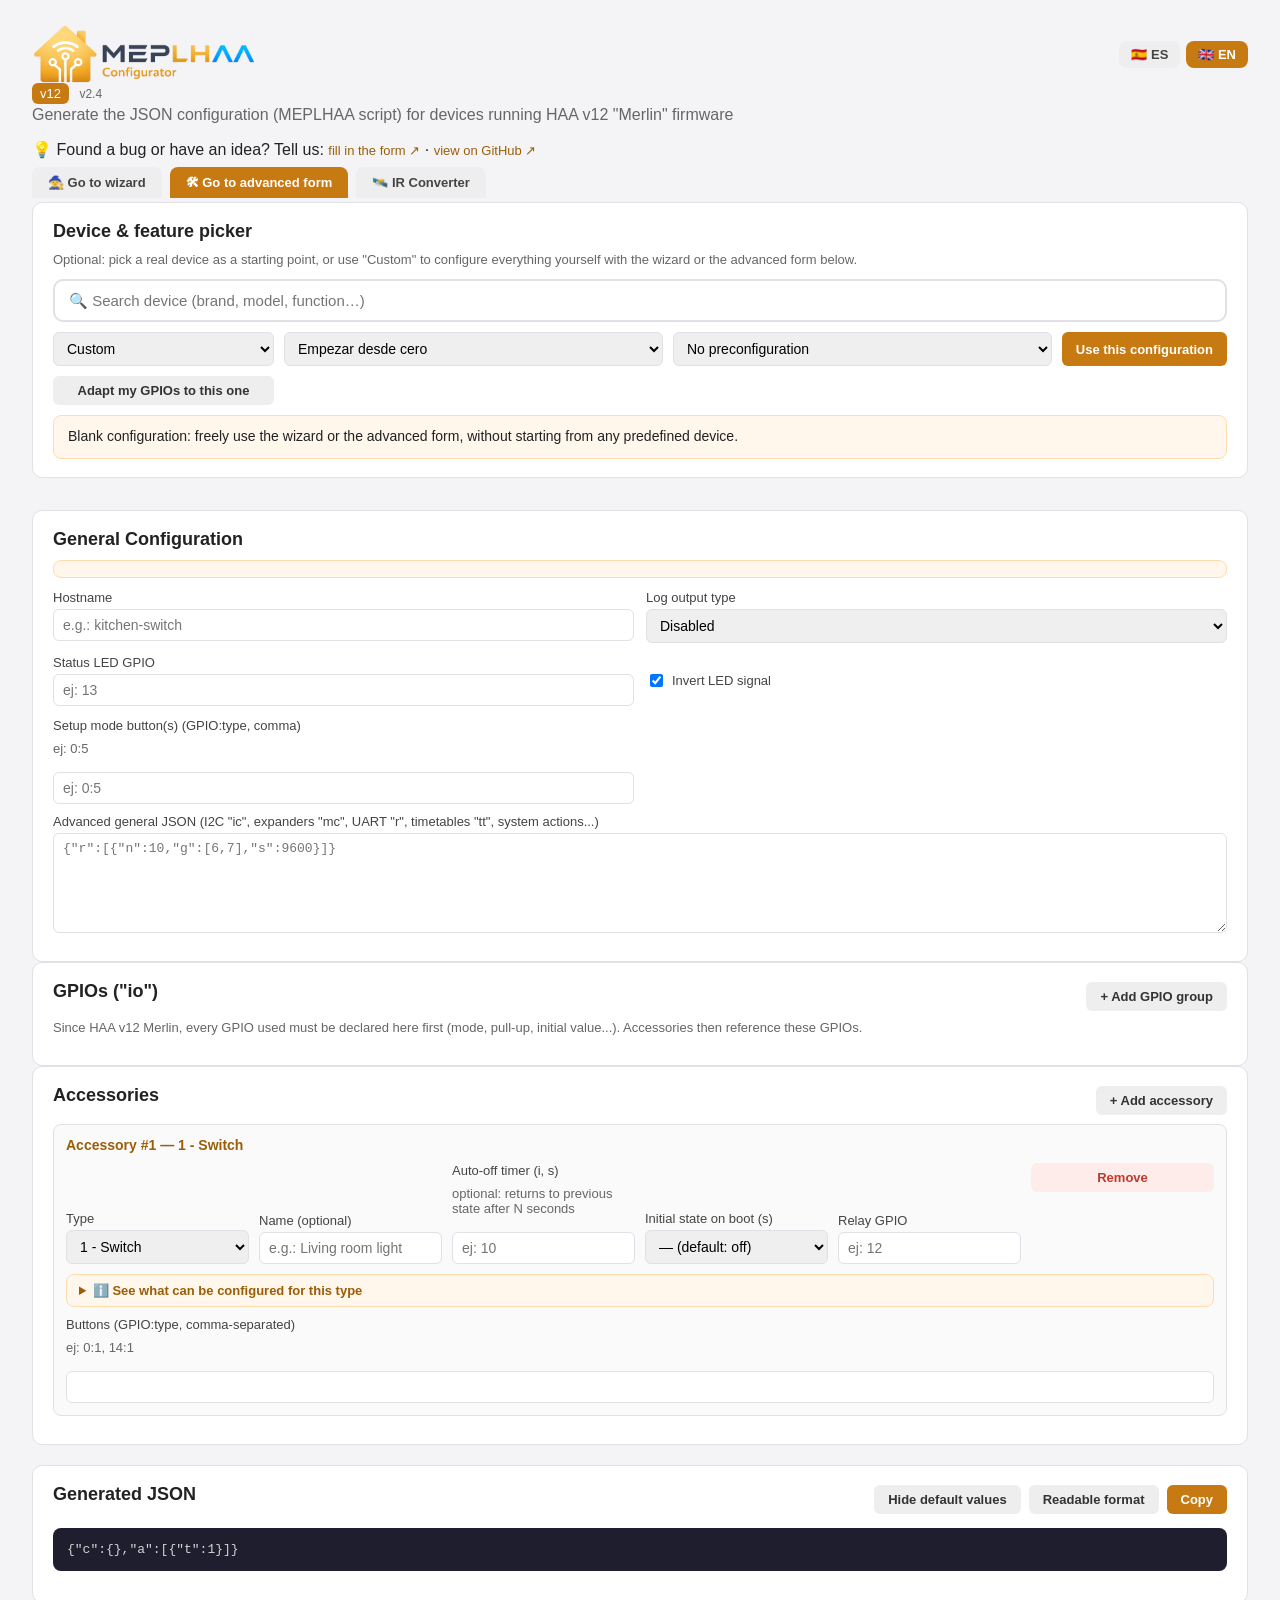
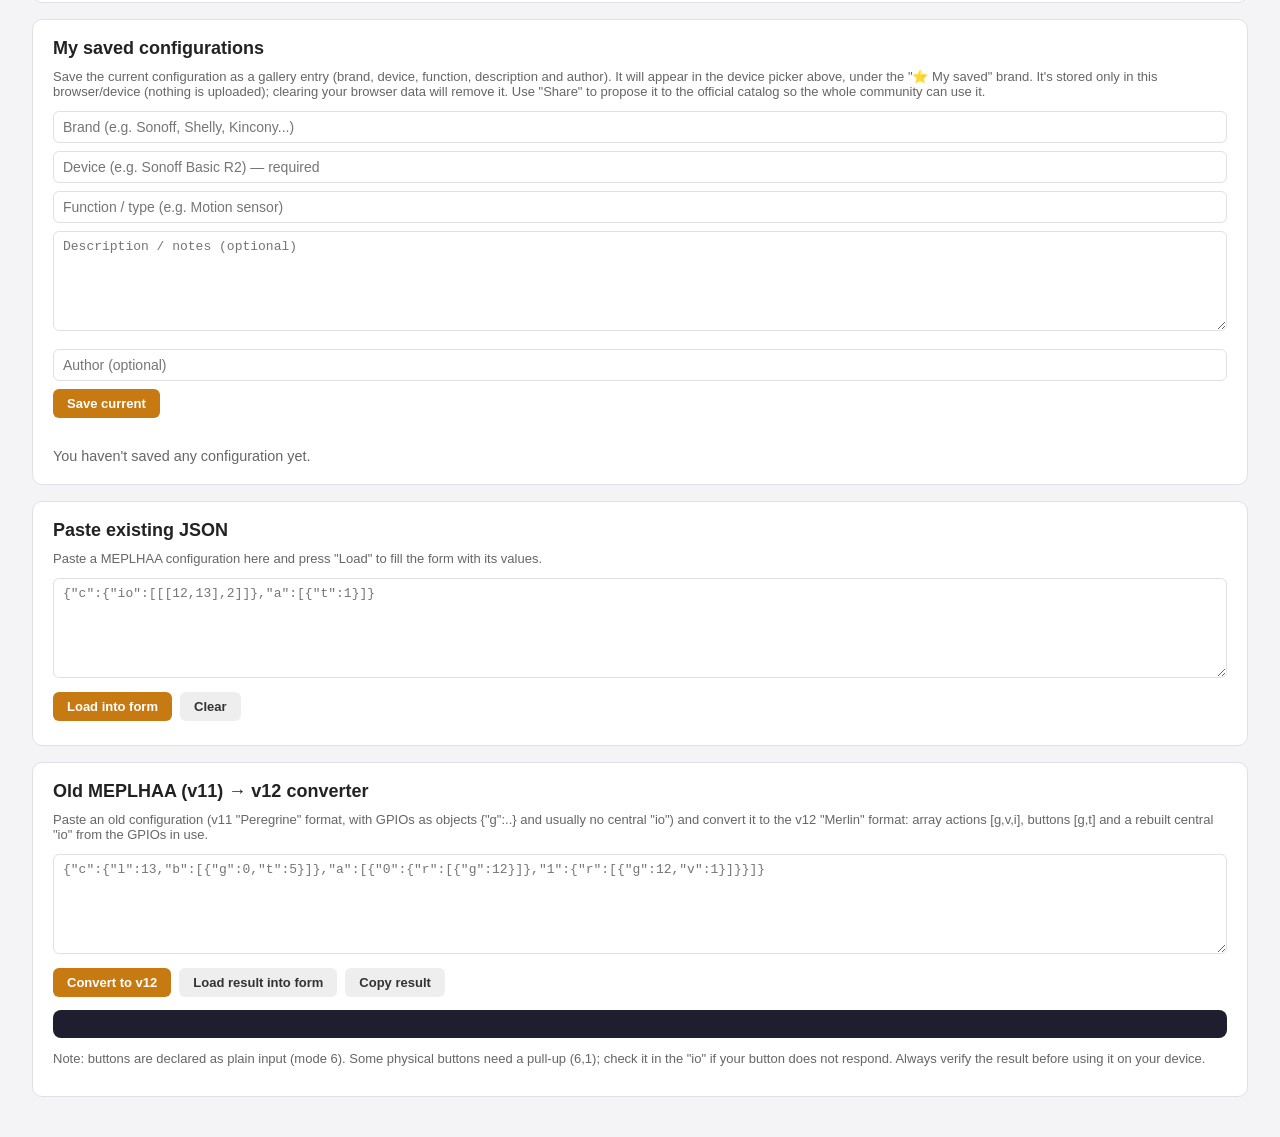
==== commit 19bfc299: "v2.4: texto del feedback mas cercano - El aviso junto al enlace del formulario pasa de 'Sugerencias " ====
--- a/index.html
+++ b/index.html
@@ -25,7 +25,7 @@
     </div>
   </div>
   <span class="badge">v12</span>
-  <span class="app-version-badge">v2.3</span>
+  <span class="app-version-badge">v2.4</span>
   <p class="subtitle" data-i18n="appSubtitle">Genera la configuración JSON (script MEPLHAA) para dispositivos con firmware HAA v12 "Merlin"</p>
   <p class="github-link">💡 <span data-i18n="feedbackIntro">Sugerencias y errores:</span> <a href="https://docs.google.com/forms/d/e/1FAIpQLSfO5kJFTOnqMvyDNCk1mXBWeOM2BfvpMesBLq3p9S3YpGg-xA/viewform" target="_blank" rel="noopener"><span data-i18n="feedbackForm">rellenar formulario</span> ↗</a> · <a href="https://github.com/haaconfig/meplhaa-configurator" target="_blank" rel="noopener"><span data-i18n="feedbackGithub">ver en GitHub</span> ↗</a></p>
 </header>
@@ -203,7 +203,7 @@
 <script src="blakref.js?v=7"></script>
 <script src="devices.js?v=53"></script>
 <script src="typeInfo.js?v=8"></script>
-<script src="i18n.js?v=25"></script>
+<script src="i18n.js?v=26"></script>
 <script src="app.js?v=63"></script>
 <script data-goatcounter="https://meplhaa.goatcounter.com/count" async src="//gc.zgo.at/count.js"></script>
 </body>
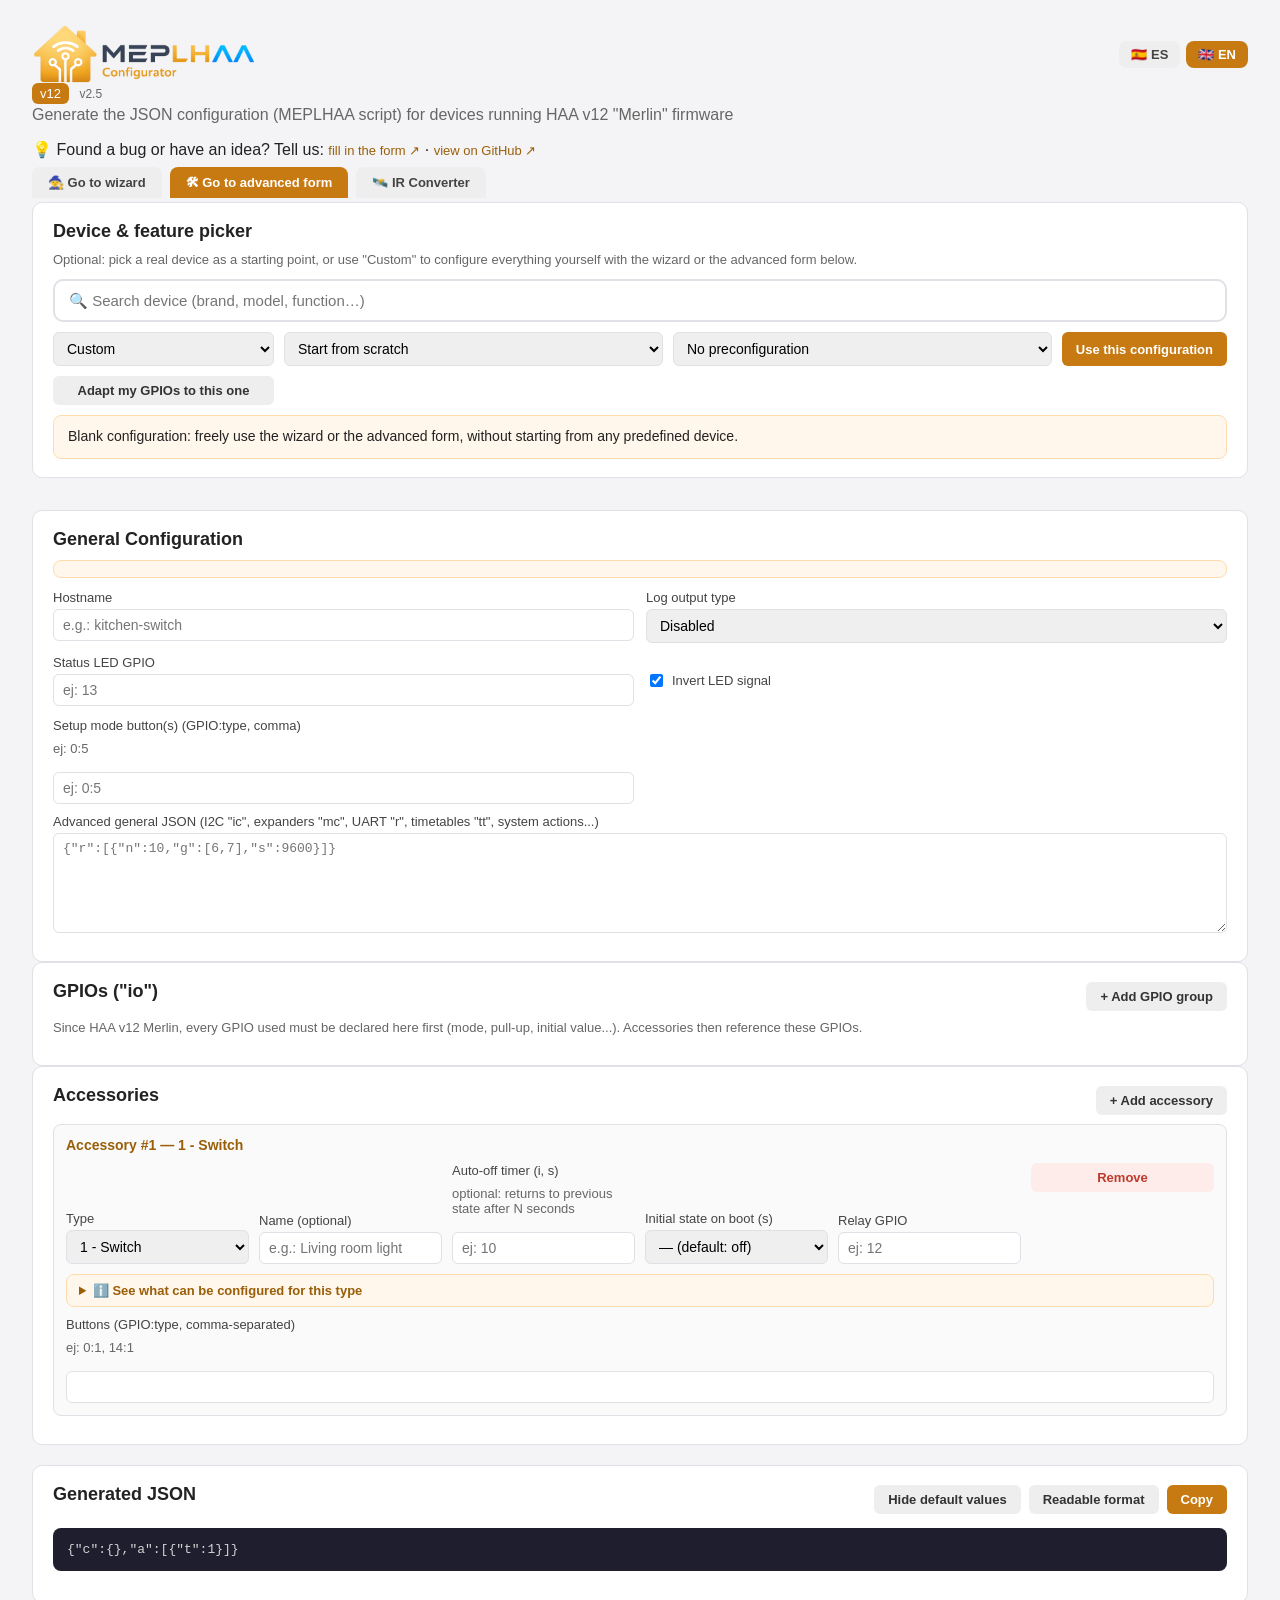
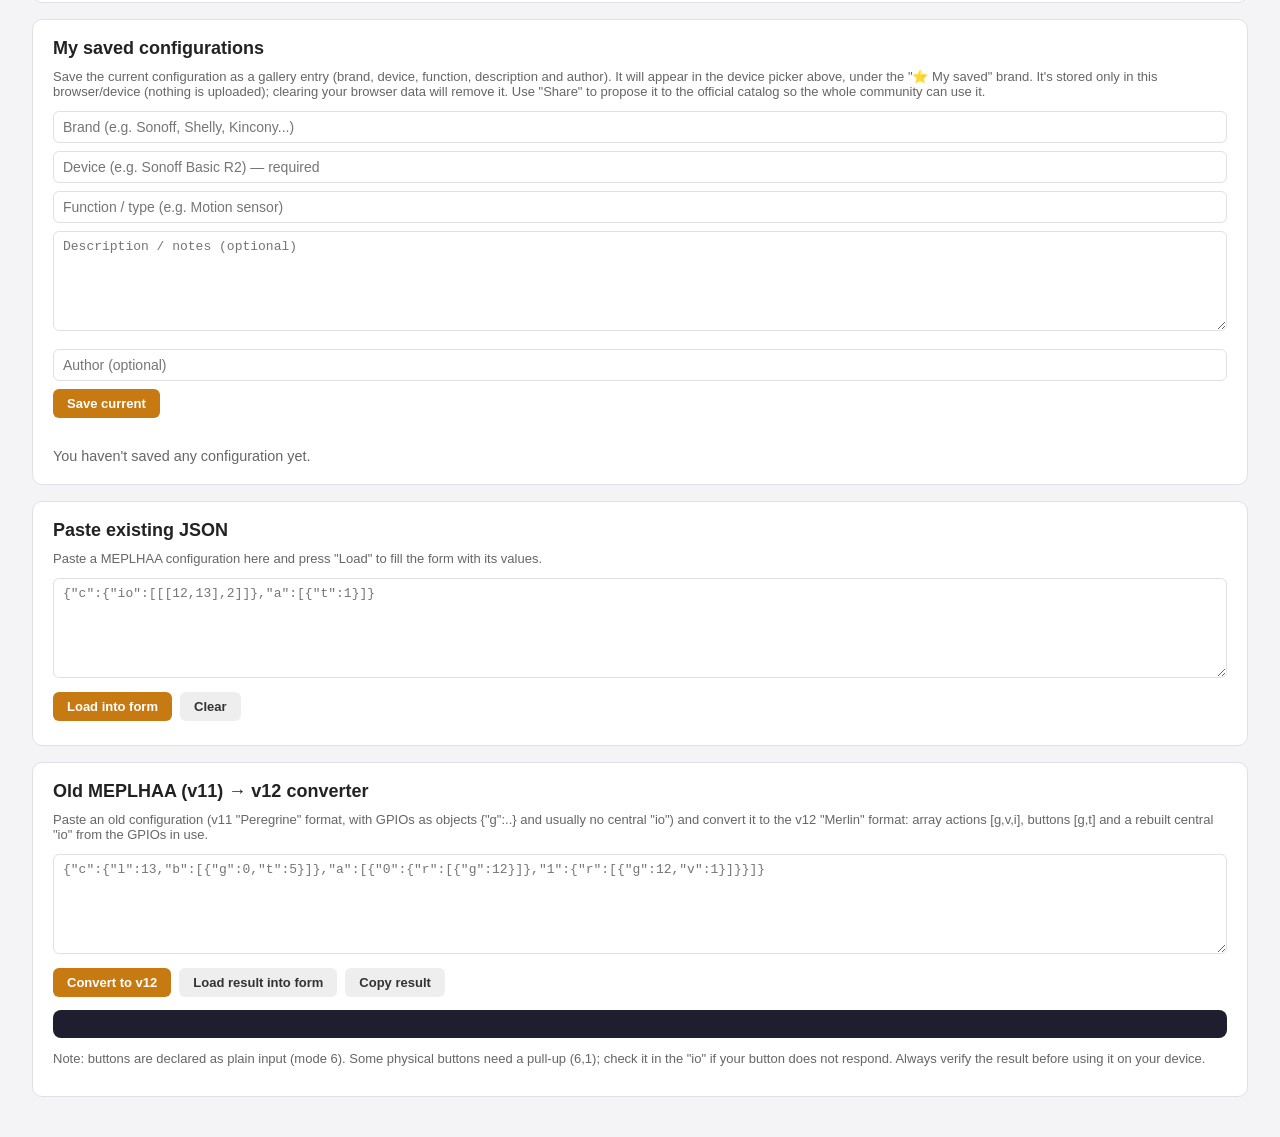
==== commit 6bf184f5: "v2.5: correcciones de idioma (selector 'Start from scratch') y conversor IR (cajas vacias + credito " ====
--- a/index.html
+++ b/index.html
@@ -25,7 +25,7 @@
     </div>
   </div>
   <span class="badge">v12</span>
-  <span class="app-version-badge">v2.4</span>
+  <span class="app-version-badge">v2.5</span>
   <p class="subtitle" data-i18n="appSubtitle">Genera la configuración JSON (script MEPLHAA) para dispositivos con firmware HAA v12 "Merlin"</p>
   <p class="github-link">💡 <span data-i18n="feedbackIntro">Sugerencias y errores:</span> <a href="https://docs.google.com/forms/d/e/1FAIpQLSfO5kJFTOnqMvyDNCk1mXBWeOM2BfvpMesBLq3p9S3YpGg-xA/viewform" target="_blank" rel="noopener"><span data-i18n="feedbackForm">rellenar formulario</span> ↗</a> · <a href="https://github.com/haaconfig/meplhaa-configurator" target="_blank" rel="noopener"><span data-i18n="feedbackGithub">ver en GitHub</span> ↗</a></p>
 </header>
@@ -197,14 +197,14 @@
 
 <section id="ir-panel" class="hidden">
   <p class="hint" data-i18n="irPanelHint" style="margin:0 0 8px">Convierte una captura IR (timings en crudo o Pronto hex) en el protocolo y comando de HAA, para pegarlos en un accesorio por infrarrojos. Herramienta oficial de RavenSystem/GarzaCon (Apache 2.0), integrada sin modificar.</p>
-  <iframe id="ir-frame" data-src="ir/index.html" title="HAA IR Toolkit" loading="lazy"></iframe>
+  <iframe id="ir-frame" data-src="ir/index.html?v=2" title="HAA IR Toolkit" loading="lazy"></iframe>
 </section>
 
 <script src="blakref.js?v=7"></script>
 <script src="devices.js?v=53"></script>
 <script src="typeInfo.js?v=8"></script>
 <script src="i18n.js?v=26"></script>
-<script src="app.js?v=63"></script>
+<script src="app.js?v=64"></script>
 <script data-goatcounter="https://meplhaa.goatcounter.com/count" async src="//gc.zgo.at/count.js"></script>
 </body>
 </html>
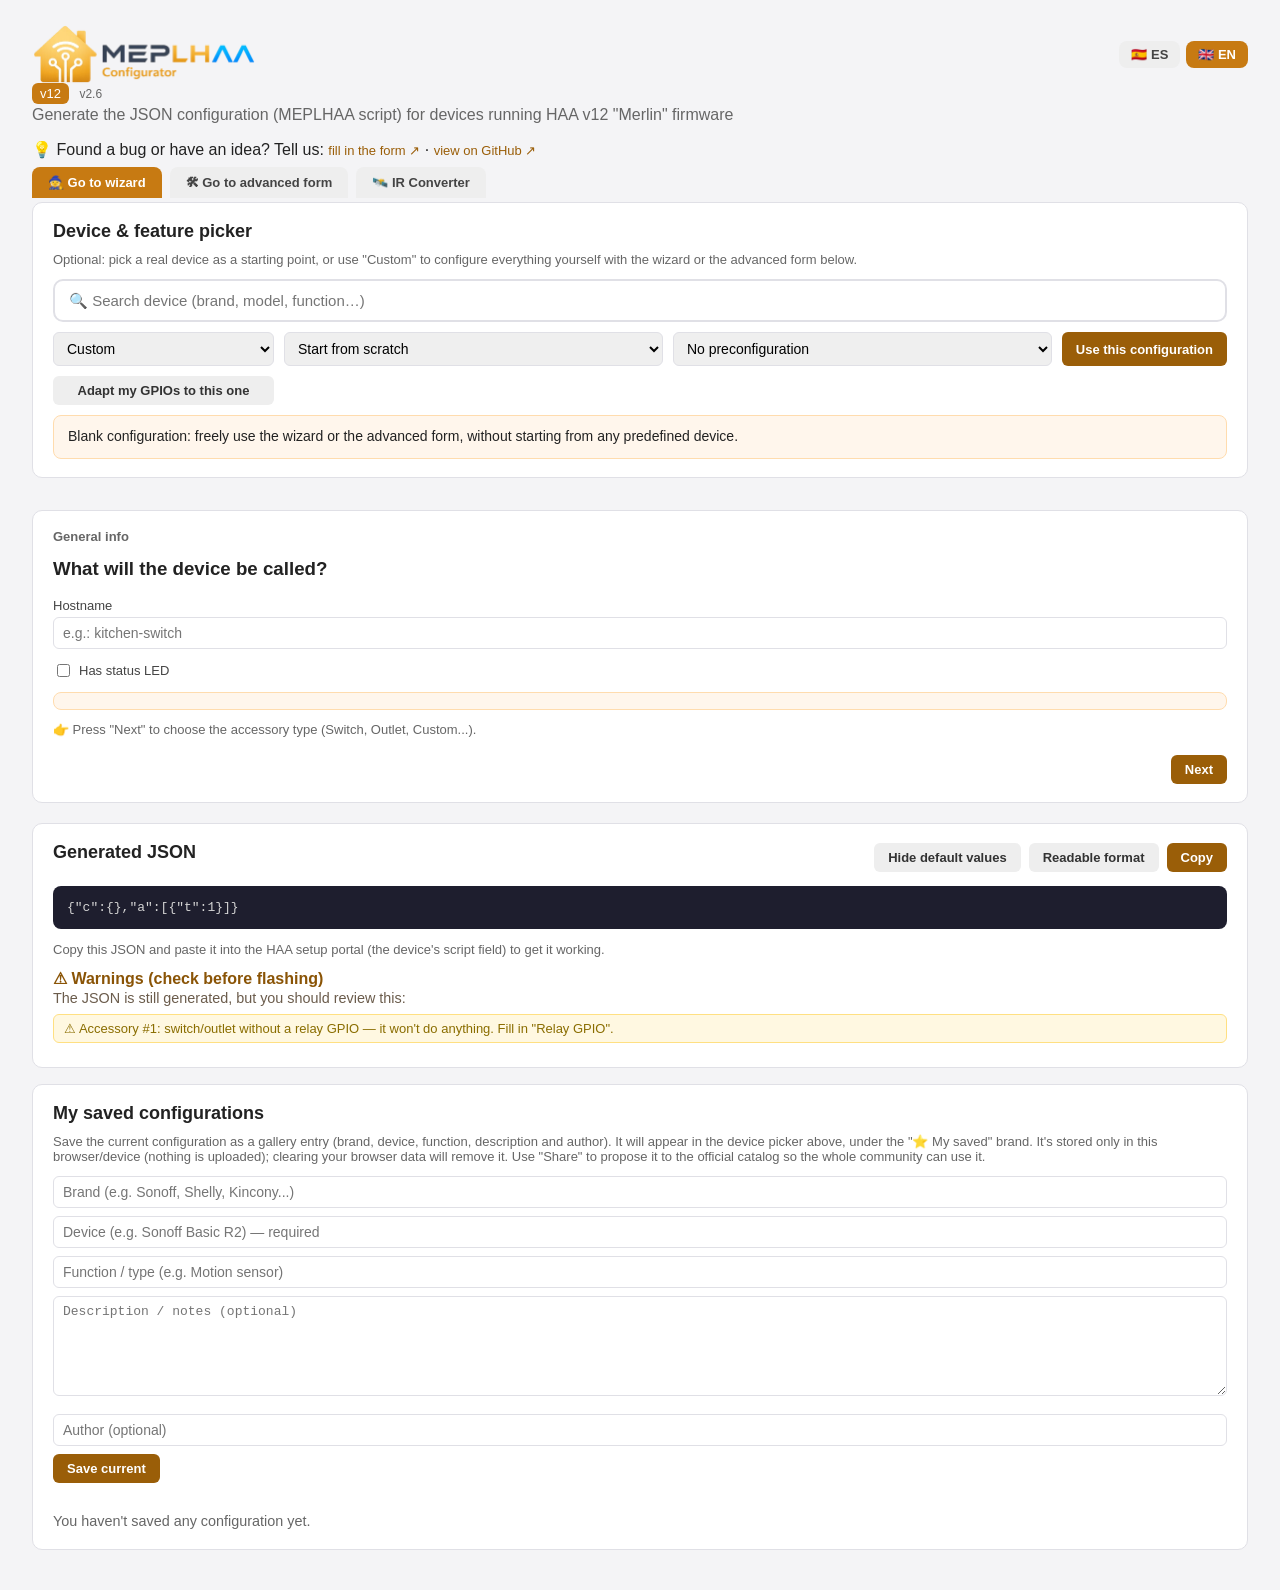
==== commit 00812f7d: "v2.6: auditoria de 8 agentes — seguridad, fiabilidad, accesibilidad, UX y rendimiento CRITICO: - XSS" ====
--- a/index.html
+++ b/index.html
@@ -10,38 +10,38 @@
 <meta http-equiv="Expires" content="0">
 <title>Configurador MEPLHAA</title>
 <link rel="icon" type="image/svg+xml" href="favicon.svg?v=3">
-<link rel="stylesheet" href="style.css?v=30">
+<link rel="stylesheet" href="style.css?v=31">
 </head>
 <body>
 <header>
   <div class="header-row">
     <div class="title-group">
-      <img src="logo-meplhaa-gold.png?v=1" alt="MEPLHAA Configurator" class="app-logo-full">
+      <img src="logo-meplhaa-gold.webp?v=1" width="900" height="241" alt="MEPLHAA Configurator" class="app-logo-full">
       <h1 data-i18n="appTitle" class="sr-only">Configurador MEPLHAA</h1>
     </div>
     <div class="lang-toggle">
-      <button id="lang-es" class="lang-btn">🇪🇸 ES</button>
-      <button id="lang-en" class="lang-btn">🇬🇧 EN</button>
+      <button id="lang-es" class="lang-btn" aria-pressed="false">🇪🇸 ES</button>
+      <button id="lang-en" class="lang-btn" aria-pressed="false">🇬🇧 EN</button>
     </div>
   </div>
   <span class="badge">v12</span>
-  <span class="app-version-badge">v2.5</span>
+  <span class="app-version-badge">v2.6</span>
   <p class="subtitle" data-i18n="appSubtitle">Genera la configuración JSON (script MEPLHAA) para dispositivos con firmware HAA v12 "Merlin"</p>
   <p class="github-link">💡 <span data-i18n="feedbackIntro">Sugerencias y errores:</span> <a href="https://docs.google.com/forms/d/e/1FAIpQLSfO5kJFTOnqMvyDNCk1mXBWeOM2BfvpMesBLq3p9S3YpGg-xA/viewform" target="_blank" rel="noopener"><span data-i18n="feedbackForm">rellenar formulario</span> ↗</a> · <a href="https://github.com/haaconfig/meplhaa-configurator" target="_blank" rel="noopener"><span data-i18n="feedbackGithub">ver en GitHub</span> ↗</a></p>
 </header>
 
 <div class="mode-toggle">
-  <button id="mode-wizard" class="mode-btn" data-i18n="modeWizard">🧙 Ir al asistente</button>
-  <button id="mode-advanced" class="mode-btn" data-i18n="modeAdvanced">🛠 Ir al formulario avanzado</button>
-  <button id="mode-ir" class="mode-btn" data-i18n="modeIr">🛰️ Conversor IR</button>
+  <button id="mode-wizard" class="mode-btn" aria-pressed="false" data-i18n="modeWizard">🧙 Ir al asistente</button>
+  <button id="mode-advanced" class="mode-btn" aria-pressed="false" data-i18n="modeAdvanced">🛠 Ir al formulario avanzado</button>
+  <button id="mode-ir" class="mode-btn" aria-pressed="false" data-i18n="modeIr">🛰️ Conversor IR</button>
 </div>
 
 <div class="device-picker card">
   <h2 data-i18n="devicePickerTitle">Selector de dispositivos y funciones</h2>
   <p class="hint" data-i18n="devicePickerHint">Elige el fabricante, el modelo y el ejemplo/función concreta, y pulsa "Usar esta configuración" para cargarla en el formulario.</p>
   <div class="device-search-wrap">
-    <input type="text" id="device-search" autocomplete="off" data-i18n-placeholder="deviceSearchPlaceholder" placeholder="🔍 Buscar dispositivo (marca, modelo, función…)">
-    <button type="button" id="device-search-clear" class="device-search-clear" aria-label="Limpiar" hidden>✕</button>
+    <input type="text" id="device-search" autocomplete="off" data-i18n-placeholder="deviceSearchPlaceholder" data-i18n-aria="searchAria" aria-label="Buscar dispositivo" placeholder="🔍 Buscar dispositivo (marca, modelo, función…)">
+    <button type="button" id="device-search-clear" class="device-search-clear" data-i18n-aria="clearSearchAria" aria-label="Limpiar búsqueda" hidden>✕</button>
     <div id="device-search-results" class="device-search-results" hidden></div>
   </div>
   <div class="device-picker-row">
@@ -102,11 +102,11 @@
           </select>
         </label>
         <label data-i18n="ledGpioLabel">GPIO del LED de estado
-          <input type="number" id="gen-led-gpio" placeholder="ej: 13">
+          <input type="number" id="gen-led-gpio" data-i18n-placeholder="ledGpioPlaceholder" placeholder="ej: 13">
         </label>
         <label class="checkbox-label"><input type="checkbox" id="gen-led-invert" checked> <span data-i18n="ledInvertLabel">Invertir señal del LED</span></label>
         <label data-i18n="setupButtonsLabel">Botón(es) de modo configuración (GPIO:tipo, coma) <span class="hint">ej: 0:5</span>
-          <input type="text" id="gen-setup-buttons" placeholder="ej: 0:5">
+          <input type="text" id="gen-setup-buttons" data-i18n-placeholder="setupButtonsPlaceholder" placeholder="ej: 0:5">
         </label>
       </div>
       <label style="margin-top:10px" data-i18n="rawExtraGeneralLabel">JSON avanzado general (I2C "ic", expansores "mc", UART "r", horarios "tt", acciones de sistema...)
@@ -146,6 +146,7 @@
         </div>
       </div>
       <pre id="json-output" class="json-output"></pre>
+      <p class="hint install-hint" data-i18n="wizInstallHint">Copia este JSON y pégalo en el portal de configuración de HAA (el campo del script del dispositivo) para dejarlo funcionando.</p>
       <div id="warnings" class="warnings"></div>
     </div>
 
@@ -203,8 +204,8 @@
 <script src="blakref.js?v=7"></script>
 <script src="devices.js?v=53"></script>
 <script src="typeInfo.js?v=8"></script>
-<script src="i18n.js?v=26"></script>
-<script src="app.js?v=64"></script>
-<script data-goatcounter="https://meplhaa.goatcounter.com/count" async src="//gc.zgo.at/count.js"></script>
+<script src="i18n.js?v=27"></script>
+<script src="app.js?v=65"></script>
+<script data-goatcounter="https://meplhaa.goatcounter.com/count" async src="https://gc.zgo.at/count.js"></script>
 </body>
 </html>
--- a/style.css
+++ b/style.css
@@ -189,10 +189,10 @@
 }
 
 .btn-primary {
-  background: var(--purple);
+  background: var(--purple-dark); /* oro oscuro: blanco encima da ~5.3:1 (WCAG AA) */
   color: white;
 }
-.btn-primary:hover { background: var(--purple-dark); }
+.btn-primary:hover { background: #7a4a05; }
 
 .btn-secondary {
   background: #eee;
@@ -258,6 +258,8 @@
   margin-top: 10px;
 }
 
+.warnings-head { font-weight: 800; color: #8a5406; margin: 4px 0 2px; }
+.warnings-intro { color: #6b5c4c; font-size: 0.9em; margin-bottom: 8px; }
 .warning-item {
   background: #fff8e1;
   color: #8a6d00;
@@ -388,7 +390,7 @@
 
 .choice-card.selected {
   border-color: var(--purple);
-  background: #ece5fa;
+  background: #fff3e6;
   color: var(--purple-dark);
 }
 
@@ -448,6 +450,7 @@
 #device-search:focus {
   outline: none;
   border-color: var(--purple);
+  box-shadow: 0 0 0 3px rgba(199, 122, 18, 0.35); /* foco visible (accesibilidad) */
 }
 .device-search-clear {
   position: absolute;
@@ -546,7 +549,7 @@
 .type-info-table th, .type-info-table td {
   text-align: left;
   padding: 5px 8px;
-  border-bottom: 1px solid #e6e0f2;
+  border-bottom: 1px solid #f0e4d2;
   vertical-align: top;
 }
 
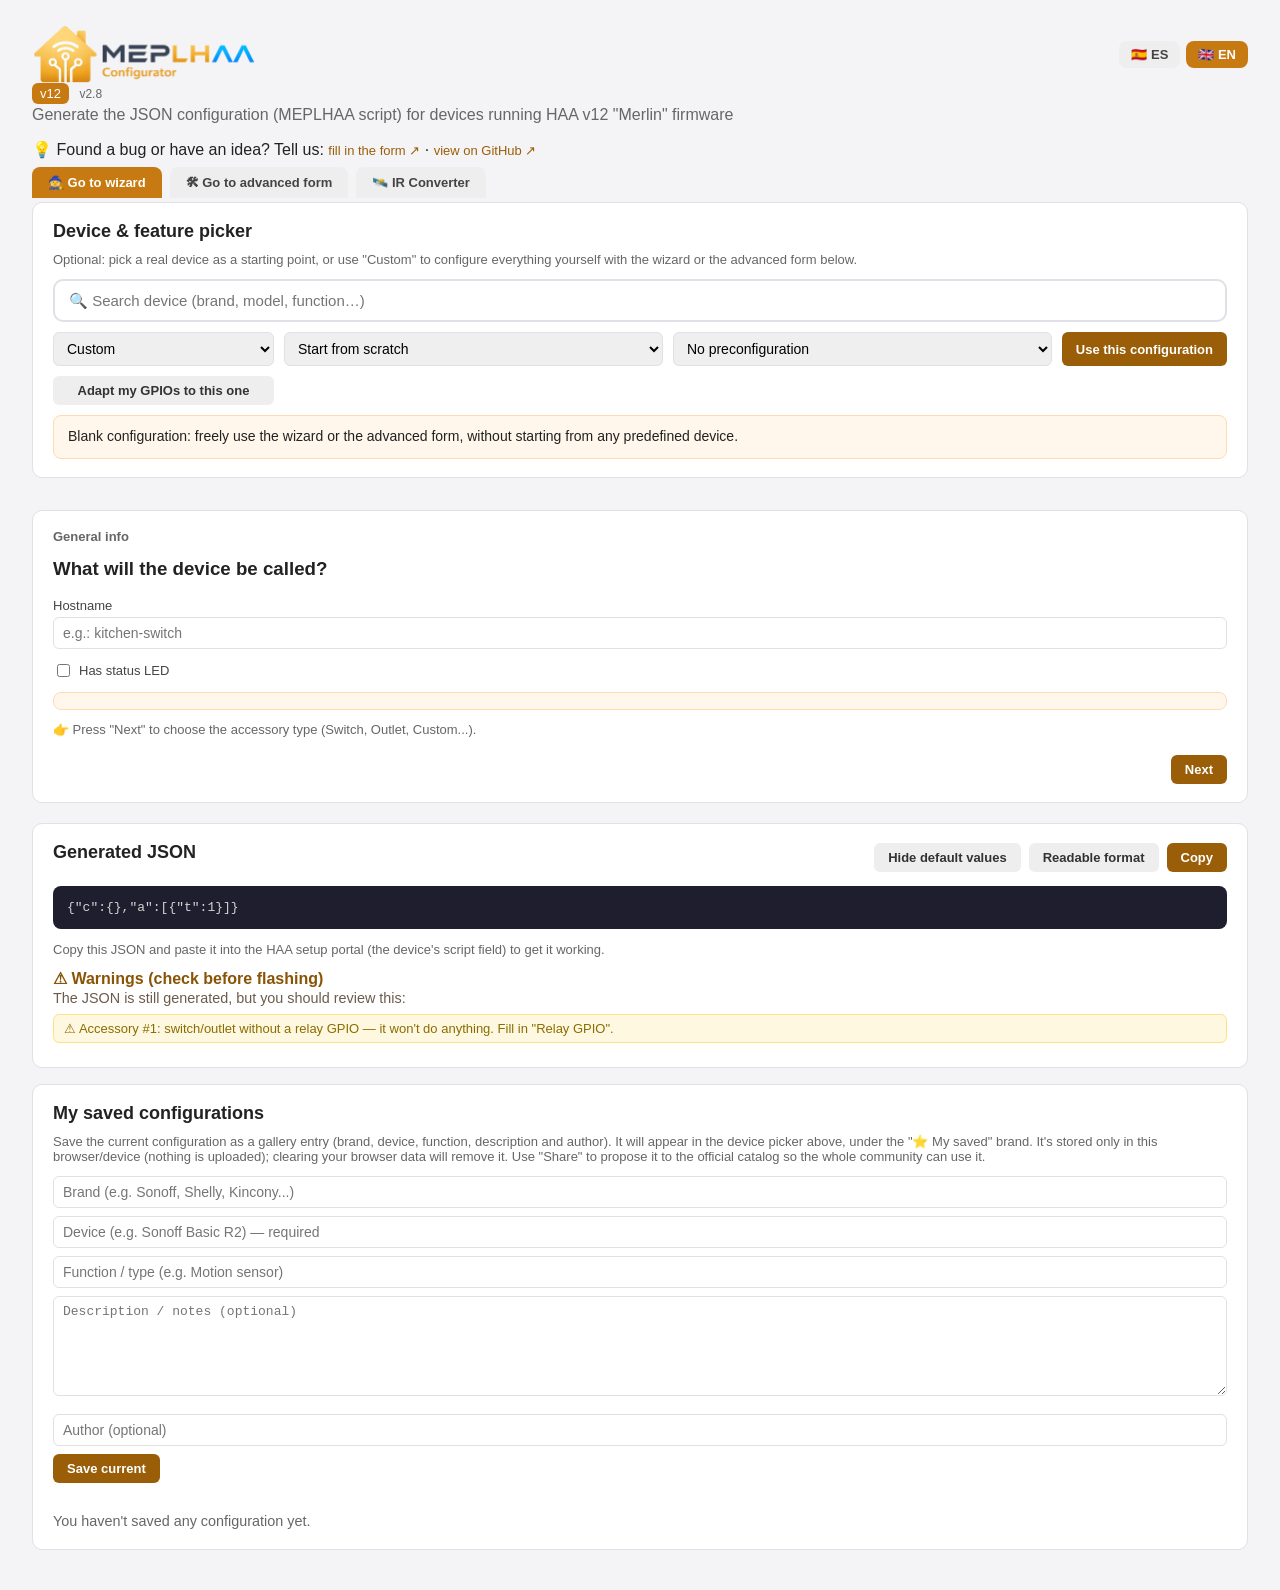
==== commit 9f57e799: "v2.8: asistente cubre sensores binarios, termostato y ventilador (sin escribir JSON) v2.7 (sensores " ====
--- a/index.html
+++ b/index.html
@@ -25,7 +25,7 @@
     </div>
   </div>
   <span class="badge">v12</span>
-  <span class="app-version-badge">v2.6</span>
+  <span class="app-version-badge">v2.8</span>
   <p class="subtitle" data-i18n="appSubtitle">Genera la configuración JSON (script MEPLHAA) para dispositivos con firmware HAA v12 "Merlin"</p>
   <p class="github-link">💡 <span data-i18n="feedbackIntro">Sugerencias y errores:</span> <a href="https://docs.google.com/forms/d/e/1FAIpQLSfO5kJFTOnqMvyDNCk1mXBWeOM2BfvpMesBLq3p9S3YpGg-xA/viewform" target="_blank" rel="noopener"><span data-i18n="feedbackForm">rellenar formulario</span> ↗</a> · <a href="https://github.com/haaconfig/meplhaa-configurator" target="_blank" rel="noopener"><span data-i18n="feedbackGithub">ver en GitHub</span> ↗</a></p>
 </header>
@@ -205,7 +205,7 @@
 <script src="devices.js?v=53"></script>
 <script src="typeInfo.js?v=8"></script>
 <script src="i18n.js?v=27"></script>
-<script src="app.js?v=65"></script>
+<script src="app.js?v=67"></script>
 <script data-goatcounter="https://meplhaa.goatcounter.com/count" async src="https://gc.zgo.at/count.js"></script>
 </body>
 </html>
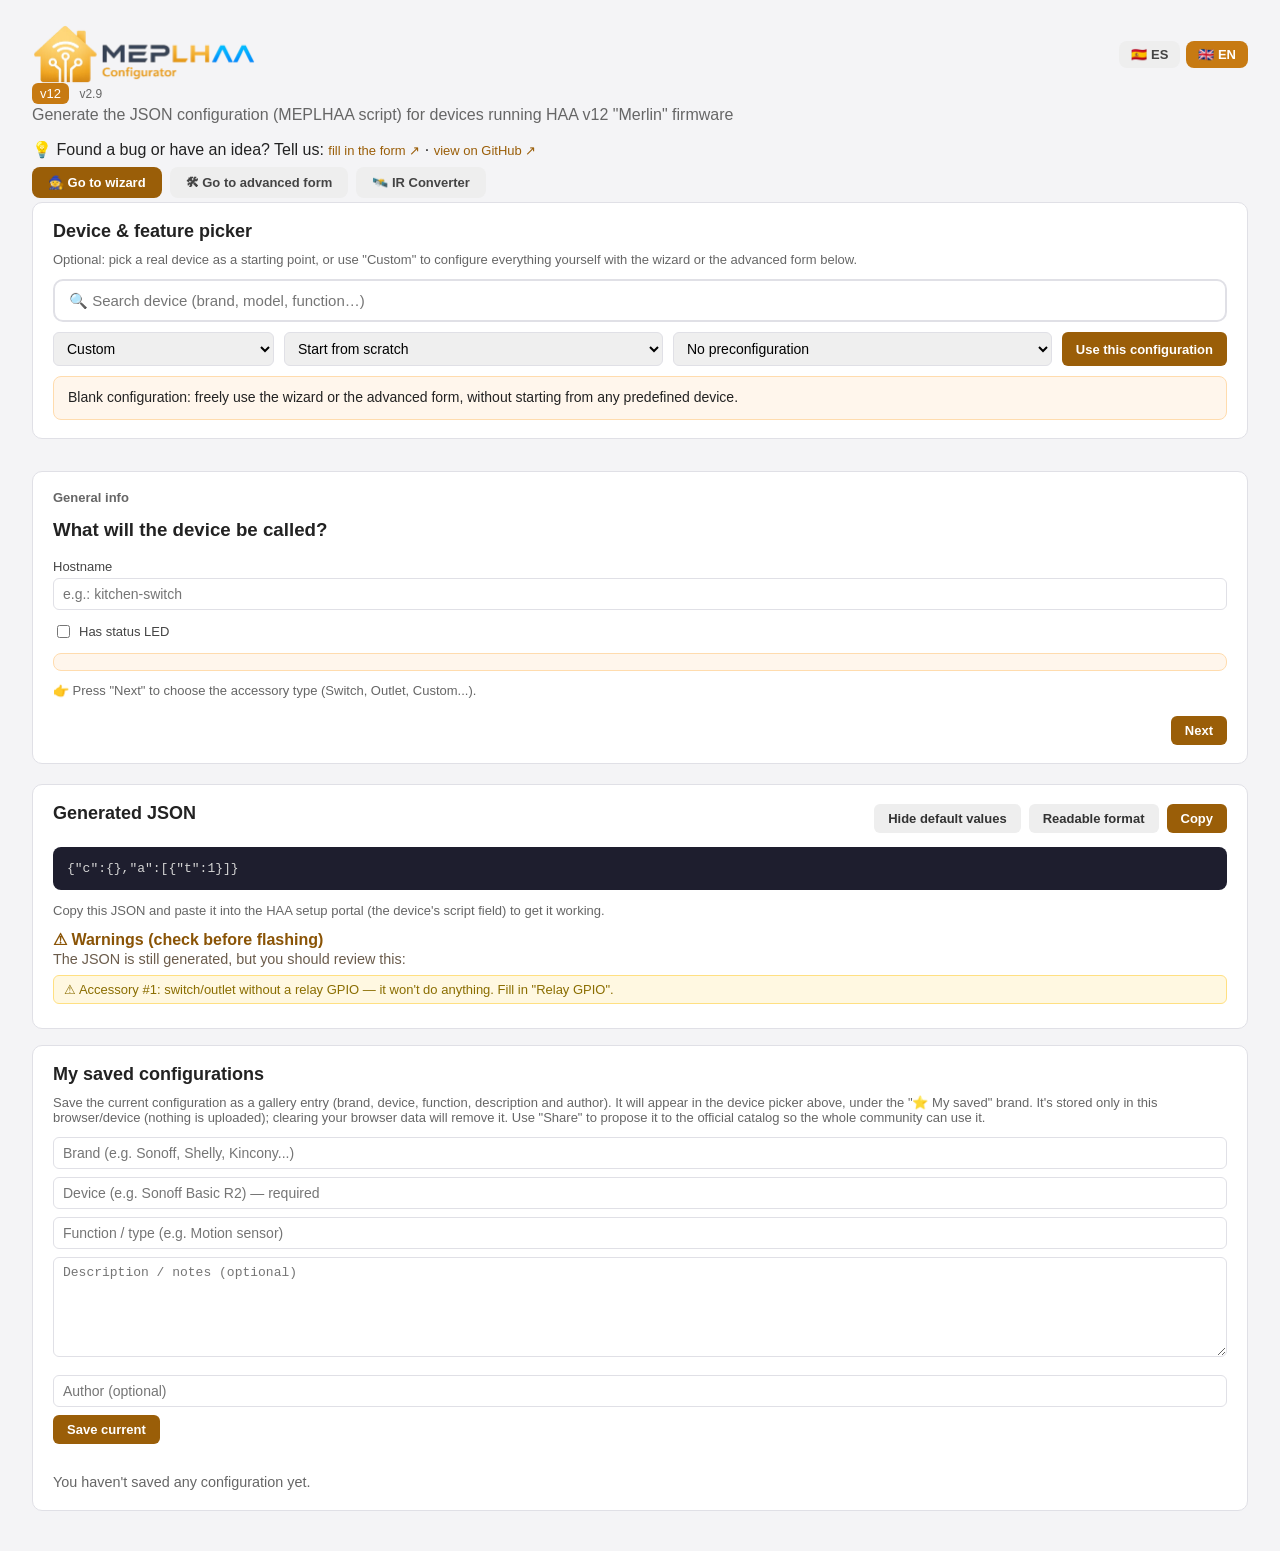
==== commit b4d7438f: "v2.9: Content-Security-Policy + pulido final de la auditoria Seguridad: - CSP estricta como defensa " ====
--- a/index.html
+++ b/index.html
@@ -3,6 +3,11 @@
 <head>
 <meta charset="UTF-8">
 <meta name="viewport" content="width=device-width, initial-scale=1.0">
+<!-- Content-Security-Policy: defensa en profundidad. Solo se permite código y
+     conexiones de esta web y de la analítica (goatcounter). Sin scripts inline
+     (todos los manejadores van en app.js). Se permite estilo inline por los
+     muchos style="..." del maquetado; e imágenes propias + data: (logos SVG). -->
+<meta http-equiv="Content-Security-Policy" content="default-src 'self'; script-src 'self' https://gc.zgo.at; connect-src 'self' https://meplhaa.goatcounter.com; img-src 'self' data: https://meplhaa.goatcounter.com; style-src 'self' 'unsafe-inline'; frame-src 'self'; object-src 'none'; base-uri 'none'; form-action 'none'">
 <!-- Anti-caché: fuerza al navegador a revalidar el index (los .js/.css se
      versionan con ?v=N). Evita quedarse con una versión antigua tras actualizar. -->
 <meta http-equiv="Cache-Control" content="no-cache, no-store, must-revalidate">
@@ -10,7 +15,7 @@
 <meta http-equiv="Expires" content="0">
 <title>Configurador MEPLHAA</title>
 <link rel="icon" type="image/svg+xml" href="favicon.svg?v=3">
-<link rel="stylesheet" href="style.css?v=31">
+<link rel="stylesheet" href="style.css?v=32">
 </head>
 <body>
 <header>
@@ -25,7 +30,7 @@
     </div>
   </div>
   <span class="badge">v12</span>
-  <span class="app-version-badge">v2.8</span>
+  <span class="app-version-badge">v2.9</span>
   <p class="subtitle" data-i18n="appSubtitle">Genera la configuración JSON (script MEPLHAA) para dispositivos con firmware HAA v12 "Merlin"</p>
   <p class="github-link">💡 <span data-i18n="feedbackIntro">Sugerencias y errores:</span> <a href="https://docs.google.com/forms/d/e/1FAIpQLSfO5kJFTOnqMvyDNCk1mXBWeOM2BfvpMesBLq3p9S3YpGg-xA/viewform" target="_blank" rel="noopener"><span data-i18n="feedbackForm">rellenar formulario</span> ↗</a> · <a href="https://github.com/haaconfig/meplhaa-configurator" target="_blank" rel="noopener"><span data-i18n="feedbackGithub">ver en GitHub</span> ↗</a></p>
 </header>
@@ -49,7 +54,7 @@
     <select id="device-model"></select>
     <select id="device-example"></select>
     <button class="btn-primary" id="btn-use-device" data-i18n="useDeviceBtn">Usar esta configuración</button>
-    <button class="btn-secondary" id="btn-adapt-device" data-i18n="adaptDeviceBtn" data-i18n-title="adaptDeviceHint" title="Tras pegar tu JSON: adapta los GPIOs de tu config a este dispositivo (sin reemplazarla).">Adaptar mis GPIOs a este</button>
+    <button class="btn-secondary" id="btn-adapt-device" style="display:none" data-i18n="adaptDeviceBtn" data-i18n-title="adaptDeviceHint" title="Tras pegar tu JSON: adapta los GPIOs de tu config a este dispositivo (sin reemplazarla).">Adaptar mis GPIOs a este</button>
   </div>
   <div id="device-description" class="device-description-box"></div>
 </div>
@@ -205,7 +210,7 @@
 <script src="devices.js?v=53"></script>
 <script src="typeInfo.js?v=8"></script>
 <script src="i18n.js?v=27"></script>
-<script src="app.js?v=67"></script>
+<script src="app.js?v=68"></script>
 <script data-goatcounter="https://meplhaa.goatcounter.com/count" async src="https://gc.zgo.at/count.js"></script>
 </body>
 </html>
--- a/style.css
+++ b/style.css
@@ -315,12 +315,14 @@
   background: #eee;
   color: #444;
   padding: 8px 16px;
-  border-radius: 8px 8px 0 0;
+  border-radius: 8px;
+  font-weight: 600;
 }
 
 .mode-btn.active {
-  background: var(--purple);
+  background: var(--purple-dark); /* oro oscuro: blanco encima cumple AA */
   color: white;
+  font-weight: 800; /* refuerzo no cromático del estado activo (accesibilidad) */
 }
 
 #wizard-panel.hidden, #advanced-form.hidden {
